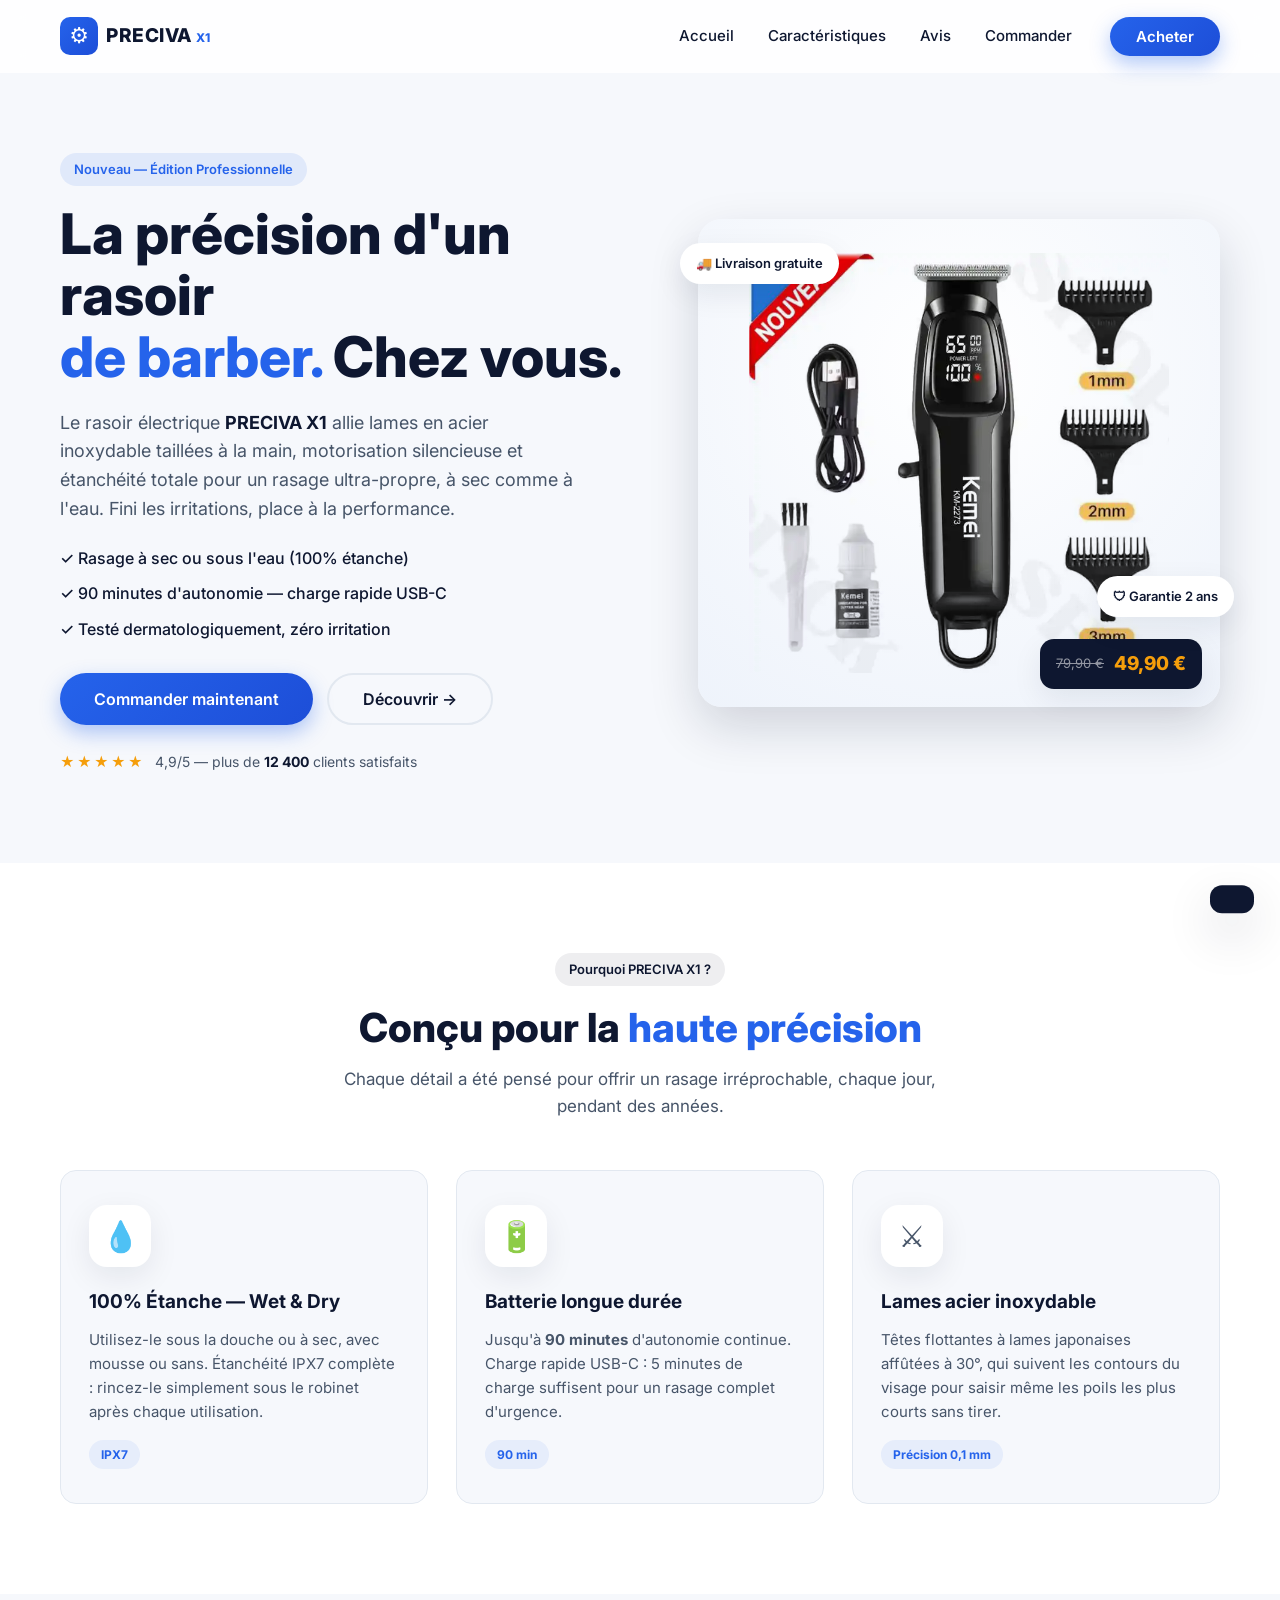
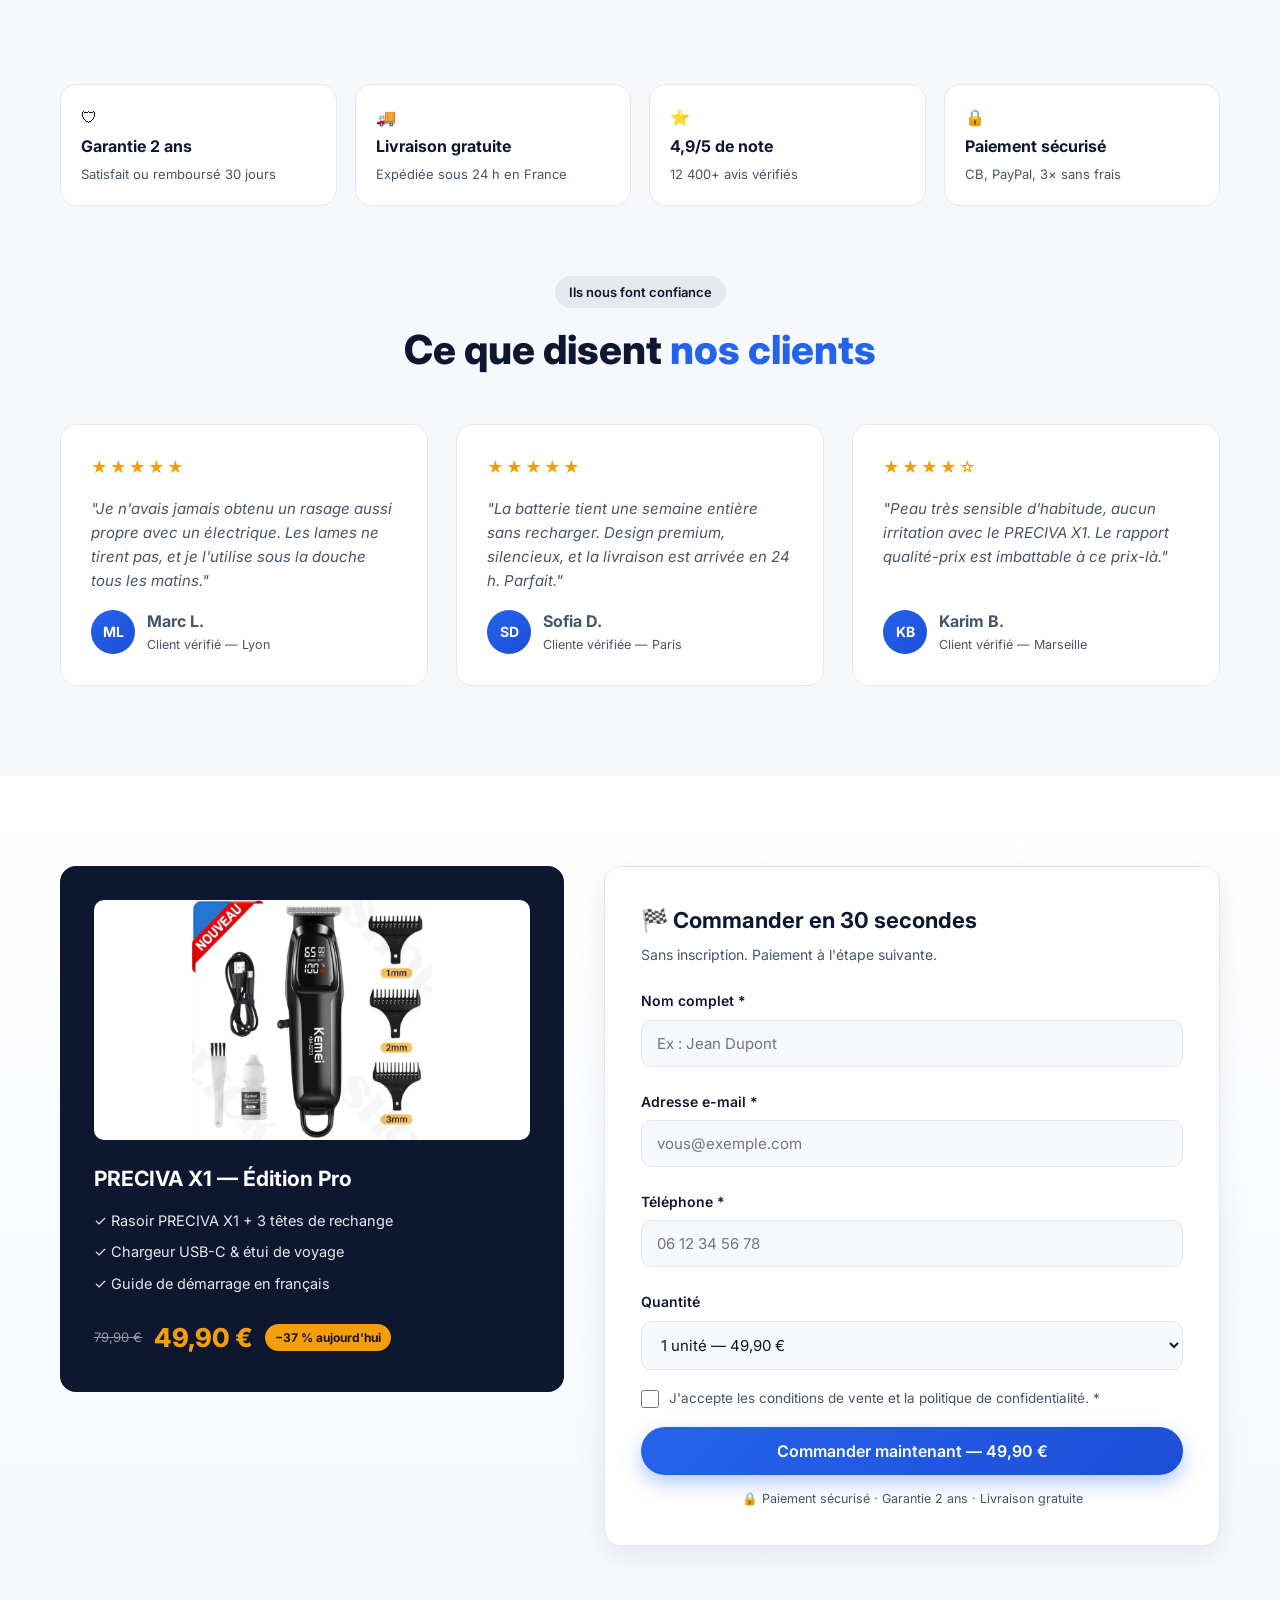
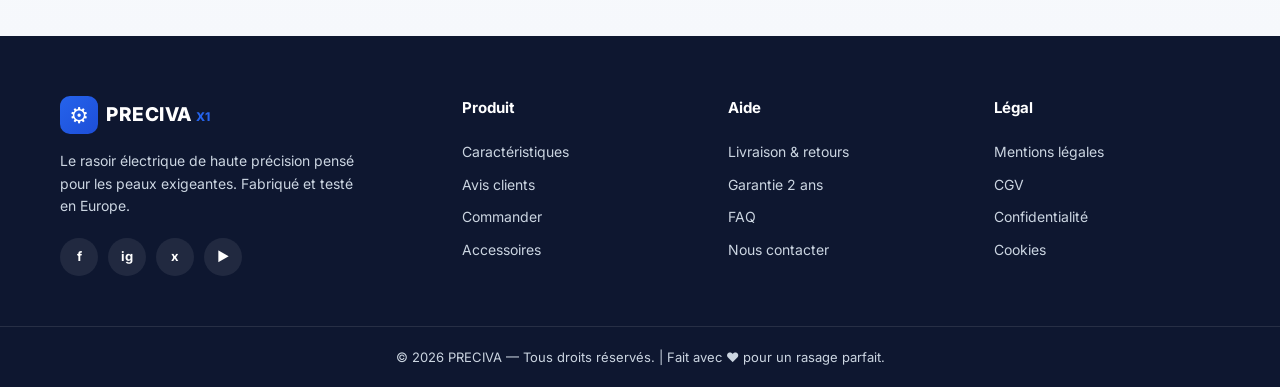
==== index.html @ 907f7344 "Add files via upload" ====
<!DOCTYPE html>
<!-- ============================================================
     LANDING PAGE — RASOIR ÉLECTRIQUE DE HAUTE PRÉCISION
     Fichier 1/3 : index.html (structure de la page)
     Langue : Français
     ------------------------------------------------------------
     La page est divisée en 6 sections majeures :
     1. En-tête (Navbar)
     2. Section principale (Hero)
     3. Caractéristiques (Features)
     4. Avis & Confiance (Testimonials / Badges)
     5. Formulaire de commande
     6. Pied de page (Footer)
     + une fenêtre modale (modal) gérée par script.js
============================================================ -->
<html lang="fr">
<head>
  <meta charset="UTF-8">
  <meta name="viewport" content="width=device-width, initial-scale=1.0">
  <meta name="description" content="PRECIVA X1 — Rasoir électrique de haute précision, 100% étanche, batterie longue durée et lames en acier inoxydable. Garantie 2 ans, livraison gratuite.">
  <title>PRECIVA X1 — Rasoir Électrique de Haute Précision</title>

  <!-- Feuille de style principale (fichier 2/3) -->
  <link rel="stylesheet" href="style.css">

  <!-- Police Google Fonts (Inter) : élégante et très lisible -->
  <link rel="preconnect" href="https://fonts.googleapis.com">
  <link rel="preconnect" href="https://fonts.gstatic.com" crossorigin>
  <link href="https://fonts.googleapis.com/css2?family=Inter:wght@400;500;600;700;800&display=swap" rel="stylesheet">
</head>

<body>

  <!-- ============================================================
       1. EN-TÊTE (NAVBAR)
       Logo + liens de navigation rapides + bouton CTA "Acheter"
       La barre devient "collante" (sticky) au défilement.
  ============================================================ -->
  <header class="navbar" id="navbar">
    <div class="container navbar__inner">

      <!-- Logo de la marque : icône + nom -->
      <a href="#accueil" class="logo">
        <span class="logo__icon">⚙</span>
        <span class="logo__text">PRECIVA<small>X1</small></span>
      </a>

      <!-- Liens de navigation (masqués en mobile, voir media queries) -->
      <nav class="nav" id="nav" aria-label="Navigation principale">
        <a href="#accueil" class="nav__link">Accueil</a>
        <a href="#caracteristiques" class="nav__link">Caractéristiques</a>
        <a href="#avis" class="nav__link">Avis</a>
        <a href="#commander" class="nav__link">Commander</a>
      </nav>

      <!-- Bouton d'appel à l'action (CTA) du haut -->
      <a href="#commander" class="btn btn--primary navbar__cta">Acheter</a>

      <!-- Bouton hamburger (visible uniquement sur mobile) -->
      <button class="hamburger" id="hamburger" aria-label="Ouvrir le menu" aria-expanded="false">
        <span></span><span></span><span></span>
      </button>
    </div>
  </header>


  <!-- ============================================================
       2. SECTION PRINCIPALE (HERO SECTION)
       Titre percutant + description marketing + image produit
       + bouton principal "Commander maintenant"
  ============================================================ -->
  <section class="hero" id="accueil">
    <div class="container hero__grid">

      <!-- Colonne de gauche : le contenu textuel -->
      <div class="hero__content">
        <span class="badge">Nouveau — Édition Professionnelle</span>

        <h1 class="hero__title">
          La précision d'un rasoir<br>
          <span class="highlight">de barber.</span> Chez vous.
        </h1>

        <p class="hero__desc">
          Le rasoir électrique <strong>PRECIVA X1</strong> allie lames en acier
          inoxydable taillées à la main, motorisation silencieuse et étanchéité
          totale pour un rasage ultra-propre, à sec comme à l'eau. Fini les
          irritations, place à la performance.
        </p>

        <!-- Points forts résumés (petite liste) -->
        <ul class="hero__points">
          <li>✓ Rasage à sec ou sous l'eau (100% étanche)</li>
          <li>✓ 90 minutes d'autonomie — charge rapide USB-C</li>
          <li>✓ Testé dermatologiquement, zéro irritation</li>
        </ul>

        <!-- Conteneur des boutons d'action -->
        <div class="hero__actions">
          <!-- Ce bouton ouvre la fenêtre modale (géré par script.js) -->
          <button class="btn btn--primary btn--lg" data-open-modal>
            Commander maintenant
          </button>
          <a href="#caracteristiques" class="btn btn--ghost btn--lg">
            Découvrir →
          </a>
        </div>

        <!-- Preuve sociale rapide : note moyenne -->
        <div class="hero__rating">
          <span class="stars">★★★★★</span>
          <span>4,9/5 — plus de <strong>12 400</strong> clients satisfaits</span>
        </div>
      </div>

      <!-- Colonne de droite : visuel du produit -->
      <div class="hero__visual">
        <div class="hero__card">
          <!-- Image du produit (fichier présent dans ce dossier) — cliquable -->
          <a href="https://www.marjanemall.ma/p/tondeuse-professionnel-tondeuse-a-cheveux-usb-charge-rapide-push-cisaillement-ecran-lcd-km-2273-aaasf22427#s"
             class="hero__link" target="_blank" rel="noopener noreferrer"
             aria-label="Voir le rasoir PRECIVA X1 sur Marjanemall">
            <img src="AAASF22427_img1.webp"
                 alt="Rasoir électrique PRECIVA X1 de haute précision"
                 class="hero__img" loading="eager">
          </a>
          <!-- Étiquette prix flottante -->
          <div class="price-tag">
            <span class="price-tag__old">79,90 €</span>
            <span class="price-tag__new">49,90 €</span>
          </div>
        </div>
        <!-- Pastille flottante "Livraison gratuite" -->
        <div class="float-badge float-badge--1">🚚 Livraison gratuite</div>
        <div class="float-badge float-badge--2">🛡 Garantie 2 ans</div>
      </div>

    </div>
  </section>


  <!-- ============================================================
       3. SECTION CARACTÉRISTIQUES (FEATURES)
       Grille de 3 cartes avec icônes : étanchéité, batterie, lames
       (CSS Grid pour la disposition responsive)
  ============================================================ -->
  <section class="features" id="caracteristiques">
    <div class="container">
      <div class="section-head">
        <span class="badge badge--dark">Pourquoi PRECIVA X1 ?</span>
        <h2 class="section-title">Conçu pour la <span class="highlight">haute précision</span></h2>
        <p class="section-sub">
          Chaque détail a été pensé pour offrir un rasage irréprochable,
          chaque jour, pendant des années.
        </p>
      </div>

      <!-- Grille de 3 cartes (devient 1 colonne sur mobile) -->
      <div class="features__grid">

        <!-- Carte 1 : 100% Étanche -->
        <article class="feature-card reveal">
          <div class="feature-card__icon">💧</div>
          <h3>100% Étanche — Wet &amp; Dry</h3>
          <p>
            Utilisez-le sous la douche ou à sec, avec mousse ou sans.
            Étanchéité IPX7 complète : rincez-le simplement sous le robinet
            après chaque utilisation.
          </p>
          <span class="feature-card__tag">IPX7</span>
        </article>

        <!-- Carte 2 : Batterie longue durée -->
        <article class="feature-card reveal">
          <div class="feature-card__icon">🔋</div>
          <h3>Batterie longue durée</h3>
          <p>
            Jusqu'à <strong>90 minutes</strong> d'autonomie continue.
            Charge rapide USB-C : 5 minutes de charge suffisent pour un
            rasage complet d'urgence.
          </p>
          <span class="feature-card__tag">90 min</span>
        </article>

        <!-- Carte 3 : Lames en acier inoxydable -->
        <article class="feature-card reveal">
          <div class="feature-card__icon">⚔️</div>
          <h3>Lames acier inoxydable</h3>
          <p>
            Têtes flottantes à lames japonaises affûtées à 30°, qui suivent
            les contours du visage pour saisir même les poils les plus courts
            sans tirer.
          </p>
          <span class="feature-card__tag">Précision 0,1 mm</span>
        </article>

      </div>
    </div>
  </section>


  <!-- ============================================================
       4. SECTION AVIS & CONFIANCE (Testimonials / Badges)
       Badges de garantie + 3 avis clients + statistiques
  ============================================================ -->
  <section class="trust" id="avis">
    <div class="container">

      <!-- Bandeau de badges / garanties -->
      <div class="badges-row">
        <div class="trust-badge">🛡 <strong>Garantie 2 ans</strong><span>Satisfait ou remboursé 30 jours</span></div>
        <div class="trust-badge">🚚 <strong>Livraison gratuite</strong><span>Expédiée sous 24 h en France</span></div>
        <div class="trust-badge">⭐ <strong>4,9/5 de note</strong><span>12 400+ avis vérifiés</span></div>
        <div class="trust-badge">🔒 <strong>Paiement sécurisé</strong><span>CB, PayPal, 3× sans frais</span></div>
      </div>

      <div class="section-head">
        <span class="badge badge--dark">Ils nous font confiance</span>
        <h2 class="section-title">Ce que disent <span class="highlight">nos clients</span></h2>
      </div>

      <!-- Grille de 3 témoignages -->
      <div class="testimonials__grid">

        <figure class="testimonial reveal">
          <div class="stars">★★★★★</div>
          <blockquote>
            "Je n'avais jamais obtenu un rasage aussi propre avec un électrique.
            Les lames ne tirent pas, et je l'utilise sous la douche tous les matins."
          </blockquote>
          <figcaption>
            <span class="avatar">ML</span>
            <div><strong>Marc L.</strong><small>Client vérifié — Lyon</small></div>
          </figcaption>
        </figure>

        <figure class="testimonial reveal">
          <div class="stars">★★★★★</div>
          <blockquote>
            "La batterie tient une semaine entière sans recharger. Design
            premium, silencieux, et la livraison est arrivée en 24 h. Parfait."
          </blockquote>
          <figcaption>
            <span class="avatar">SD</span>
            <div><strong>Sofia D.</strong><small>Cliente vérifiée — Paris</small></div>
          </figcaption>
        </figure>

        <figure class="testimonial reveal">
          <div class="stars">★★★★☆</div>
          <blockquote>
            "Peau très sensible d'habitude, aucun irritation avec le PRECIVA X1.
            Le rapport qualité-prix est imbattable à ce prix-là."
          </blockquote>
          <figcaption>
            <span class="avatar">KB</span>
            <div><strong>Karim B.</strong><small>Client vérifié — Marseille</small></div>
          </figcaption>
        </figure>

      </div>
    </div>
  </section>


  <!-- ============================================================
       5. FORMULAIRE DE COMMANDE (Achat rapide)
       Formulaire simple validé en JavaScript (script.js)
  ============================================================ -->
  <section class="order" id="commander">
    <div class="container order__grid">

      <!-- Récapitulatif du produit à commander -->
      <div class="order__summary">
        <img src="AAASF22427_img1.webp" alt="Rasoir PRECIVA X1" class="order__img">
        <h3>PRECIVA X1 — Édition Pro</h3>
        <ul>
          <li>✓ Rasoir PRECIVA X1 + 3 têtes de rechange</li>
          <li>✓ Chargeur USB-C &amp; étui de voyage</li>
          <li>✓ Guide de démarrage en français</li>
        </ul>
        <div class="order__price">
          <span class="price-tag__old">79,90 €</span>
          <span class="price-tag__new">49,90 €</span>
          <span class="order__save">−37 % aujourd'hui</span>
        </div>
      </div>

      <!-- Le formulaire lui-même -->
      <form class="order__form" id="orderForm" novalidate>
        <h3>🏁 Commander en 30 secondes</h3>
        <p class="order__form-sub">Sans inscription. Paiement à l'étape suivante.</p>

        <!-- Champ : nom complet -->
        <div class="field">
          <label for="nom">Nom complet *</label>
          <input type="text" id="nom" name="nom" placeholder="Ex : Jean Dupont" required>
          <small class="field__error"></small>
        </div>

        <!-- Champ : e-mail -->
        <div class="field">
          <label for="email">Adresse e-mail *</label>
          <input type="email" id="email" name="email" placeholder="vous@exemple.com" required>
          <small class="field__error"></small>
        </div>

        <!-- Champ : téléphone -->
        <div class="field">
          <label for="tel">Téléphone *</label>
          <input type="tel" id="tel" name="tel" placeholder="06 12 34 56 78" required>
          <small class="field__error"></small>
        </div>

        <!-- Champ : quantité -->
        <div class="field">
          <label for="qte">Quantité</label>
          <select id="qte" name="qte">
            <option value="1">1 unité — 49,90 €</option>
            <option value="2">2 unités — 89,80 € (−10 %)</option>
            <option value="3">3 unités — 119,70 € (−20 %)</option>
          </select>
        </div>

        <!-- Case à cocher : acceptation des conditions -->
        <div class="field field--check">
          <input type="checkbox" id="cgv" name="cgv" required>
          <label for="cgv">J'accepte les conditions de vente et la politique de confidentialité. *</label>
        </div>

        <!-- Bouton de soumission : ouvre aussi la modale de confirmation -->
        <button type="submit" class="btn btn--primary btn--lg btn--block">
          Commander maintenant — 49,90 €
        </button>

        <p class="order__reassure">🔒 Paiement sécurisé · Garantie 2 ans · Livraison gratuite</p>
      </form>

    </div>
  </section>


  <!-- ============================================================
       6. PIED DE PAGE (FOOTER)
       Copyright, liens utiles et réseaux sociaux
  ============================================================ -->
  <footer class="footer">
    <div class="container footer__grid">

      <!-- Colonne marque -->
      <div class="footer__brand">
        <a href="#accueil" class="logo">
          <span class="logo__icon">⚙</span>
          <span class="logo__text">PRECIVA<small>X1</small></span>
        </a>
        <p>Le rasoir électrique de haute précision pensé pour les peaux exigeantes. Fabriqué et testé en Europe.</p>
        <!-- Réseaux sociaux (icônes texte, aucun script externe) -->
        <div class="socials">
          <a href="#" aria-label="Facebook" class="social">f</a>
          <a href="#" aria-label="Instagram" class="social">ig</a>
          <a href="#" aria-label="X (Twitter)" class="social">x</a>
          <a href="#" aria-label="YouTube" class="social">▶</a>
        </div>
      </div>

      <!-- Colonne : liens utiles -->
      <div class="footer__col">
        <h4>Produit</h4>
        <a href="#caracteristiques">Caractéristiques</a>
        <a href="#avis">Avis clients</a>
        <a href="#commander">Commander</a>
        <a href="#">Accessoires</a>
      </div>

      <!-- Colonne : aide & support -->
      <div class="footer__col">
        <h4>Aide</h4>
        <a href="#">Livraison &amp; retours</a>
        <a href="#">Garantie 2 ans</a>
        <a href="#">FAQ</a>
        <a href="#">Nous contacter</a>
      </div>

      <!-- Colonne : légal -->
      <div class="footer__col">
        <h4>Légal</h4>
        <a href="#">Mentions légales</a>
        <a href="#">CGV</a>
        <a href="#">Confidentialité</a>
        <a href="#">Cookies</a>
      </div>

    </div>

    <!-- Barre de copyright -->
    <div class="footer__bottom">
      <div class="container">
        <p>© <span id="year">2026</span> PRECIVA — Tous droits réservés. | Fait avec ❤ pour un rasage parfait.</p>
      </div>
    </div>
  </footer>


  <!-- ============================================================
       FENÊTRE MODALE (MODAL)
       Cachée par défaut (display:none dans style.css).
       Ouverte par les boutons "Commander" via script.js.
  ============================================================ -->
  <div class="modal" id="modal" role="dialog" aria-modal="true" aria-labelledby="modalTitle">
    <div class="modal__overlay" data-close-modal></div>
    <div class="modal__box">
      <button class="modal__close" data-close-modal aria-label="Fermer">✕</button>
      <div class="modal__icon">✅</div>
      <h3 id="modalTitle">Votre commande est presque enregistrée !</h3>
      <p id="modalText">
        Merci ! Votre commande de <strong>PRECIVA X1</strong> a bien été
        prise en compte. Vous recevrez un e-mail de confirmation avec le
        lien de paiement sécurisé.
      </p>
      <button class="btn btn--primary btn--block" data-close-modal>Parfait, merci !</button>
    </div>
  </div>

  <!-- Notification toast (message qui apparaît en bas à droite) -->
  <div class="toast" id="toast"></div>

  <!-- Fichier 3/3 : la logique JavaScript -->
  <script src="script.js"></script>
</body>
</html>
---- style.css ----
/* =============================================================
   LANDING PAGE — RASOIR ÉLECTRIQUE DE HAUTE PRÉCISION
   Fichier 2/3 : style.css (apparence de la page)
   -------------------------------------------------------------
   Sommaire :
   1.  Variables globales (couleurs, tailles)
   2.  Réinitialisation & styles de base
   3.  Utilitaires (container, boutons, badges)
   4.  Navbar (en-tête)
   5.  Hero (section principale)
   6.  Features (caractéristiques)
   7.  Trust (avis & badges de confiance)
   8.  Order (formulaire de commande)
   9.  Footer (pied de page)
   10. Modale & notification toast
   11. Effets d'apparition au défilement (reveal)
   12. Design adaptatif (media queries mobile / tablette)
============================================================= */


/* -------------------------------------------------------------
   1. VARIABLES GLOBALES
   On centralise les couleurs et tailles ici pour tout modifier
   facilement (une seule ligne à changer !).
------------------------------------------------------------- */
:root {
  /* Palette de couleurs */
  --clr-bg:        #f6f8fc;   /* Fond général clair */
  --clr-surface:   #ffffff;   /* Cartes / surfaces blanches */
  --clr-dark:      #0e1730;   /* Bleu nuit (texte principal) */
  --clr-primary:   #2563eb;   /* Bleu électrique (boutons) */
  --clr-primary-d: #1d4ed8;  /* Bleu plus foncé (hover) */
  --clr-accent:    #f59e0b;   /* Ambre (prix, étoiles) */
  --clr-text:      #475569;   /* Texte secondaire */
  --clr-light:     #e2e8f0;   /* Bordures claires */
  --clr-success:   #16a34a;   /* Vert (confirmations) */

  /* Typographie */
  --font: 'Inter', system-ui, -apple-system, sans-serif;

  /* Espacements & rayons */
  --radius: 16px;
  --radius-sm: 10px;
  --shadow: 0 10px 30px rgba(14, 23, 48, .08);
  --shadow-lg: 0 20px 50px rgba(14, 23, 48, .16);
  --nav-h: 72px;             /* Hauteur de la barre de navigation */
}


/* -------------------------------------------------------------
   2. RÉINITIALISATION & BASE
------------------------------------------------------------- */
*, *::before, *::after { box-sizing: border-box; margin: 0; padding: 0; }

html { scroll-behavior: smooth; }  /* Défilement doux vers les ancres */

body {
  font-family: var(--font);
  color: var(--clr-text);
  background: var(--clr-bg);
  line-height: 1.6;
  -webkit-font-smoothing: antialiased;
}

img { max-width: 100%; display: block; }
a   { text-decoration: none; color: inherit; }
ul  { list-style: none; }

/* Conteneur central : limite la largeur et ajoute des marges */
.container {
  width: min(1160px, 92%);   /* 92% sur petit écran, 1160px max */
  margin-inline: auto;
}


/* -------------------------------------------------------------
   3. UTILITAIRES (boutons, badges, titres de section)
------------------------------------------------------------- */

/* --- Boutons --- */
.btn {
  display: inline-block;
  padding: 12px 26px;
  border: none;
  border-radius: 999px;
  font: 600 15px/1 var(--font);
  cursor: pointer;
  transition: transform .2s ease, box-shadow .2s ease, background .2s ease;
  text-align: center;
}
.btn--primary {
  background: linear-gradient(135deg, var(--clr-primary), var(--clr-primary-d));
  color: #fff;
  box-shadow: 0 8px 20px rgba(37, 99, 235, .35);
}
.btn--primary:hover {
  transform: translateY(-3px);           /* Légère élévation au survol */
  box-shadow: 0 14px 28px rgba(37, 99, 235, .45);
}
.btn--ghost {
  background: transparent;
  color: var(--clr-dark);
  border: 2px solid var(--clr-light);
}
.btn--ghost:hover { border-color: var(--clr-primary); color: var(--clr-primary); }
.btn--lg     { padding: 16px 34px; font-size: 16px; }
.btn--block  { width: 100%; }
.btn:active { transform: translateY(0); }  /* Effet "pressé" */

/* --- Petites étiquettes (badges) --- */
.badge {
  display: inline-block;
  padding: 6px 14px;
  border-radius: 999px;
  background: rgba(37, 99, 235, .1);
  color: var(--clr-primary);
  font-size: 13px;
  font-weight: 600;
  margin-bottom: 18px;
}
.badge--dark { background: rgba(14, 23, 48, .07); color: var(--clr-dark); }

/* --- Titres de section --- */
.section-head { text-align: center; max-width: 640px; margin: 0 auto 50px; }
.section-title { font-size: clamp(28px, 4vw, 40px); color: var(--clr-dark); font-weight: 800; line-height: 1.2; }
.section-sub   { margin-top: 14px; font-size: 17px; }
.highlight { color: var(--clr-primary); }   /* Mot surligné en bleu */

/* --- Étoiles de notation --- */
.stars { color: var(--clr-accent); letter-spacing: 2px; }


/* -------------------------------------------------------------
   4. NAVBAR (en-tête collant)
------------------------------------------------------------- */
.navbar {
  position: sticky;          /* Reste visible en haut au défilement */
  top: 0; z-index: 100;
  background: rgba(255, 255, 255, .85);
  backdrop-filter: blur(12px);           /* Effet "verre dépoli" */
  border-bottom: 1px solid transparent;
  transition: box-shadow .3s ease, border-color .3s ease;
}
/* Ombre ajoutée par JS quand on scrolle (classe .scrolled) */
.navbar.scrolled { box-shadow: var(--shadow); border-color: var(--clr-light); }

.navbar__inner {
  height: var(--nav-h);
  display: flex;             /* Logo | Liens | CTA sur une ligne */
  align-items: center;
  gap: 24px;
}

/* --- Logo --- */
.logo { display: flex; align-items: center; gap: 8px; margin-right: auto; }
.logo__icon {
  font-size: 22px;
  width: 38px; height: 38px;
  display: grid; place-items: center;
  background: linear-gradient(135deg, var(--clr-primary), var(--clr-primary-d));
  color: #fff; border-radius: 10px;
}
.logo__text { font-weight: 800; font-size: 19px; color: var(--clr-dark); letter-spacing: .5px; }
.logo__text small { color: var(--clr-primary); font-size: 12px; margin-left: 4px; }

/* --- Liens de navigation --- */
.nav { display: flex; gap: 6px; }
.nav__link {
  padding: 8px 14px; border-radius: 8px;
  font-weight: 500; font-size: 15px; color: var(--clr-dark);
  transition: background .2s, color .2s;
}
.nav__link:hover { background: rgba(37, 99, 235, .08); color: var(--clr-primary); }

/* --- Menu hamburger (masqué sur desktop) --- */
.hamburger {
  display: none;
  flex-direction: column; gap: 5px;
  background: none; border: none; cursor: pointer; padding: 8px;
}
.hamburger span { width: 24px; height: 2.5px; background: var(--clr-dark); border-radius: 2px; transition: .3s; }


/* -------------------------------------------------------------
   5. HERO (section principale)
------------------------------------------------------------- */
.hero { padding: 80px 0 90px; overflow: hidden; }

.hero__grid {
  display: grid;
  grid-template-columns: 1.05fr .95fr;   /* Texte | Image */
  gap: 60px;
  align-items: center;
}

.hero__title {
  font-size: clamp(34px, 5vw, 56px);
  color: var(--clr-dark);
  font-weight: 800;
  line-height: 1.1;
  margin-bottom: 20px;
}
.hero__desc { font-size: 18px; max-width: 520px; }
.hero__desc strong { color: var(--clr-dark); }

/* Liste des points forts */
.hero__points { margin: 22px 0 30px; display: grid; gap: 10px; }
.hero__points li { font-weight: 500; color: var(--clr-dark); }

/* Boutons d'action côte à côte */
.hero__actions { display: flex; gap: 14px; flex-wrap: wrap; }

/* Preuve sociale */
.hero__rating { margin-top: 26px; display: flex; align-items: center; gap: 10px; font-size: 14px; }
.hero__rating strong { color: var(--clr-dark); }

/* --- Visuel du produit --- */
.hero__visual { position: relative; }

/* Carte blanche derrière l'image */
.hero__card {
  position: relative;
  background: radial-gradient(circle at 50% 30%, #ffffff, #eef3fb);
  border-radius: 24px;
  padding: 34px;
  box-shadow: var(--shadow-lg);
  animation: float 5s ease-in-out infinite;   /* Flottement doux */
}
.hero__img {
  width: 100%;
  max-height: 420px;
  object-fit: contain;      /* L'image ne déforme jamais */
  mix-blend-mode: multiply; /* Fond blanc fondu proprement si besoin */
}
/* Lien autour de l'image produit (hero) */
.hero__link {
  display: block;
  cursor: pointer;
  transition: transform .3s ease, filter .3s ease;
}
.hero__link:hover {
  transform: scale(1.02);
  filter: brightness(1.03);
}

/* Étiquette de prix flottante */
.price-tag {
  position: absolute; bottom: 18px; right: 18px;
  background: var(--clr-dark); color: #fff;
  padding: 10px 16px; border-radius: 14px;
  display: flex; align-items: center; gap: 10px;
  box-shadow: var(--shadow);
}
.price-tag__old { text-decoration: line-through; opacity: .55; font-size: 13px; }
.price-tag__new { font-weight: 800; font-size: 19px; color: var(--clr-accent); }

/* Pastilles flottantes (livraison, garantie) */
.float-badge {
  position: absolute;
  background: #fff; border-radius: 999px;
  padding: 10px 16px; font-size: 13px; font-weight: 600; color: var(--clr-dark);
  box-shadow: var(--shadow);
}
.float-badge--1 { top: 24px; left: -18px; animation: float 4s ease-in-out infinite; }
.float-badge--2 { bottom: 90px; right: -14px; animation: float 6s ease-in-out .5s infinite; }

/* Animation de flottement */
@keyframes float {
  0%, 100% { transform: translateY(0); }
  50%      { transform: translateY(-12px); }
}


/* -------------------------------------------------------------
   6. FEATURES (caractéristiques)
------------------------------------------------------------- */
.features { padding: 90px 0; background: var(--clr-surface); }

.features__grid {
  display: grid;
  grid-template-columns: repeat(3, 1fr);  /* 3 colonnes égales */
  gap: 28px;
}

/* Carte caractéristique */
.feature-card {
  position: relative;
  background: var(--clr-bg);
  border: 1px solid var(--clr-light);
  border-radius: var(--radius);
  padding: 34px 28px;
  transition: transform .3s ease, box-shadow .3s ease, border-color .3s ease;
}
/* Effet au survol : élévation + bordure bleue */
.feature-card:hover {
  transform: translateY(-8px);
  box-shadow: var(--shadow-lg);
  border-color: rgba(37, 99, 235, .4);
}
.feature-card__icon {
  font-size: 30px;
  width: 62px; height: 62px;
  display: grid; place-items: center;
  background: #fff; border-radius: 18px;
  box-shadow: var(--shadow);
  margin-bottom: 20px;
  transition: transform .3s ease;
}
.feature-card:hover .feature-card__icon { transform: scale(1.12) rotate(-6deg); }
.feature-card h3 { color: var(--clr-dark); font-size: 19px; margin-bottom: 10px; }
.feature-card p  { font-size: 15px; }
.feature-card__tag {
  display: inline-block; margin-top: 16px;
  font-size: 12px; font-weight: 700;
  color: var(--clr-primary);
  background: rgba(37, 99, 235, .08);
  padding: 5px 12px; border-radius: 999px;
}


/* -------------------------------------------------------------
   7. TRUST (avis & badges de confiance)
------------------------------------------------------------- */
.trust { padding: 90px 0; }

/* Bandeau de badges garanties */
.badges-row {
  display: grid;
  grid-template-columns: repeat(4, 1fr);
  gap: 18px;
  margin-bottom: 70px;
}
.trust-badge {
  background: var(--clr-surface);
  border: 1px solid var(--clr-light);
  border-radius: var(--radius);
  padding: 20px;
  display: flex; flex-direction: column; gap: 4px;
  font-size: 16px; color: var(--clr-dark);
  transition: transform .25s ease, box-shadow .25s ease;
}
.trust-badge:hover { transform: translateY(-5px); box-shadow: var(--shadow); }
.trust-badge span { font-size: 13px; color: var(--clr-text); font-weight: 400; }

/* Grille de témoignages */
.testimonials__grid {
  display: grid;
  grid-template-columns: repeat(3, 1fr);
  gap: 28px;
}
.testimonial {
  background: var(--clr-surface);
  border: 1px solid var(--clr-light);
  border-radius: var(--radius);
  padding: 30px;
  display: flex; flex-direction: column; gap: 16px;
  transition: transform .3s ease, box-shadow .3s ease;
}
.testimonial:hover { transform: translateY(-6px); box-shadow: var(--shadow-lg); }
.testimonial blockquote { font-size: 15px; font-style: italic; }
.testimonial figcaption { display: flex; align-items: center; gap: 12px; margin-top: auto; }
.testimonial small { display: block; color: var(--clr-text); font-size: 12.5px; }
.avatar {
  width: 44px; height: 44px; border-radius: 50%;
  display: grid; place-items: center;
  background: linear-gradient(135deg, var(--clr-primary), var(--clr-primary-d));
  color: #fff; font-weight: 700; font-size: 14px;
}


/* -------------------------------------------------------------
   8. ORDER (formulaire de commande)
------------------------------------------------------------- */
.order {
  padding: 90px 0;
  background: linear-gradient(180deg, var(--clr-surface), var(--clr-bg));
}
.order__grid {
  display: grid;
  grid-template-columns: .9fr 1.1fr;   /* Résumé produit | Formulaire */
  gap: 40px;
  align-items: start;
}

/* Récapitulatif produit */
.order__summary {
  background: var(--clr-dark);
  color: #fff;
  border-radius: var(--radius);
  padding: 34px;
  position: sticky;            /* Suit le défilement sur desktop */
  top: calc(var(--nav-h) + 20px);
}
.order__img {
  width: 100%; height: 240px;
  object-fit: contain;
  background: #fff;
  border-radius: var(--radius-sm);
  margin-bottom: 22px;
}
.order__summary h3 { font-size: 21px; margin-bottom: 14px; }
.order__summary ul { display: grid; gap: 8px; font-size: 14.5px; opacity: .9; }
.order__price { margin-top: 22px; display: flex; align-items: center; gap: 12px; }
.order__price .price-tag__new { font-size: 26px; }
.order__save {
  background: var(--clr-accent); color: #1f1300;
  font-size: 12px; font-weight: 700;
  padding: 4px 10px; border-radius: 999px;
}

/* Le formulaire */
.order__form {
  background: var(--clr-surface);
  border: 1px solid var(--clr-light);
  border-radius: var(--radius);
  padding: 36px;
  box-shadow: var(--shadow);
}
.order__form h3 { color: var(--clr-dark); font-size: 22px; }
.order__form-sub { font-size: 14px; margin: 6px 0 24px; }

/* Champs de formulaire */
.field { margin-bottom: 18px; }
.field label { display: block; font-weight: 600; font-size: 14px; color: var(--clr-dark); margin-bottom: 7px; }
.field input:not([type="checkbox"]),
.field select {
  width: 100%;
  padding: 13px 15px;
  border: 1.5px solid var(--clr-light);
  border-radius: var(--radius-sm);
  font: 400 15px var(--font);
  color: var(--clr-dark);
  background: var(--clr-bg);
  transition: border-color .2s, box-shadow .2s;
}
.field input:focus, .field select:focus {
  outline: none;
  border-color: var(--clr-primary);
  box-shadow: 0 0 0 4px rgba(37, 99, 235, .12);
}
/* État d'erreur (classe ajoutée par script.js) */
.field.invalid input { border-color: #dc2626; }
.field__error { display: block; color: #dc2626; font-size: 12.5px; margin-top: 5px; min-height: 1px; }

/* Case à cocher */
.field--check { display: flex; align-items: flex-start; gap: 10px; }
.field--check input { width: 18px; height: 18px; margin-top: 2px; accent-color: var(--clr-primary); }
.field--check label { font-weight: 400; font-size: 13.5px; color: var(--clr-text); margin: 0; }

.order__reassure { text-align: center; font-size: 12.5px; margin-top: 14px; }


/* -------------------------------------------------------------
   9. FOOTER (pied de page)
------------------------------------------------------------- */
.footer { background: var(--clr-dark); color: #cbd5e1; padding-top: 60px; }
.footer__grid {
  display: grid;
  grid-template-columns: 1.6fr 1fr 1fr 1fr;   /* Marque + 3 colonnes */
  gap: 40px;
  padding-bottom: 50px;
}
.footer .logo__text { color: #fff; }
.footer__brand p { font-size: 14px; margin: 16px 0 20px; max-width: 300px; }
.footer__col h4 { color: #fff; font-size: 15px; margin-bottom: 16px; }
.footer__col a { display: block; font-size: 14px; padding: 5px 0; transition: color .2s; }
.footer__col a:hover { color: #fff; }

/* Réseaux sociaux */
.socials { display: flex; gap: 10px; }
.social {
  width: 38px; height: 38px; border-radius: 50%;
  display: grid; place-items: center;
  background: rgba(255, 255, 255, .08);
  color: #fff; font-size: 13px; font-weight: 700;
  transition: background .2s, transform .2s;
}
.social:hover { background: var(--clr-primary); transform: translateY(-3px); }

/* Barre copyright */
.footer__bottom { border-top: 1px solid rgba(255, 255, 255, .1); padding: 20px 0; }
.footer__bottom p { font-size: 13px; text-align: center; }


/* -------------------------------------------------------------
   10. MODALE & NOTIFICATION TOAST
------------------------------------------------------------- */
.modal {
  position: fixed; inset: 0;
  display: none;              /* Cachée par défaut */
  place-items: center;
  z-index: 200;
}
.modal.open { display: grid; }   /* Affichée quand JS ajoute .open */

/* Voile semi-transparent derrière la modale */
.modal__overlay { position: absolute; inset: 0; background: rgba(14, 23, 48, .55); backdrop-filter: blur(3px); }

/* Boîte de la modale */
.modal__box {
  position: relative;
  background: #fff;
  width: min(430px, 90%);
  border-radius: 20px;
  padding: 40px 34px 34px;
  text-align: center;
  box-shadow: var(--shadow-lg);
  animation: popIn .3s cubic-bezier(.2, .9, .3, 1.2);
}
@keyframes popIn {
  from { transform: scale(.85); opacity: 0; }
  to   { transform: scale(1);   opacity: 1; }
}
.modal__icon { font-size: 46px; margin-bottom: 12px; }
.modal__box h3 { color: var(--clr-dark); font-size: 20px; margin-bottom: 10px; }
.modal__box p  { font-size: 14.5px; margin-bottom: 24px; }
.modal__close {
  position: absolute; top: 14px; right: 14px;
  width: 34px; height: 34px; border-radius: 50%;
  border: none; background: var(--clr-bg); color: var(--clr-dark);
  font-size: 15px; cursor: pointer;
  transition: background .2s, transform .2s;
}
.modal__close:hover { background: var(--clr-light); transform: rotate(90deg); }

/* Notification toast (message éphémère) */
.toast {
  position: fixed; bottom: 26px; right: 26px;
  background: var(--clr-dark); color: #fff;
  padding: 14px 22px; border-radius: 12px;
  font-size: 14.5px; font-weight: 500;
  box-shadow: var(--shadow-lg);
  transform: translateY(140%);          /* Cachée hors écran */
  transition: transform .4s cubic-bezier(.2, .9, .3, 1.1);
  z-index: 300;
  max-width: min(340px, 85vw);
}
.toast.show { transform: translateY(0); }  /* Visible */
.toast.success { background: var(--clr-success); }
.toast.error   { background: #dc2626; }


/* -------------------------------------------------------------
   11. EFFETS D'APPARITION AU DÉFILEMENT (reveal)
   Les blocs .reveal démarrent transparent ; script.js ajoute
   .visible quand ils entrent dans le champ du navigateur.
------------------------------------------------------------- */
.reveal { opacity: 0; transform: translateY(28px); transition: opacity .6s ease, transform .6s ease; }
.reveal.visible { opacity: 1; transform: translateY(0); }


/* -------------------------------------------------------------
   12. DESIGN ADAPTATIF (RESPONSIVE)
------------------------------------------------------------- */

/* --- Tablette (écrans ≤ 992px) --- */
@media (max-width: 992px) {
  .hero__grid          { grid-template-columns: 1fr; gap: 45px; text-align: center; }
  .hero__desc          { margin-inline: auto; }
  .hero__points        { display: inline-grid; text-align: left; }
  .hero__actions       { justify-content: center; }
  .hero__rating        { justify-content: center; }
  .float-badge--1      { left: 0; }
  .float-badge--2      { right: 0; }

  .features__grid      { grid-template-columns: repeat(2, 1fr); }
  .badges-row          { grid-template-columns: repeat(2, 1fr); }
  .testimonials__grid  { grid-template-columns: 1fr; }
  .order__grid         { grid-template-columns: 1fr; }
  .order__summary      { position: static; }   /* Plus de sticky */

  .footer__grid        { grid-template-columns: 1fr 1fr; }
}

/* --- Mobile (écrans ≤ 640px) --- */
@media (max-width: 640px) {
  /* Menu hamburger visible, liens masqués en panel déroulant */
  .hamburger { display: flex; }
  .nav {
    position: absolute; top: var(--nav-h); left: 0; right: 0;
    background: #fff;
    flex-direction: column; gap: 0;
    padding: 10px 5%;
    border-bottom: 1px solid var(--clr-light);
    box-shadow: var(--shadow);
    display: none;                     /* Replié par défaut */
  }
  .nav.open { display: flex; }         /* Déplié par JS */
  .nav__link { padding: 12px 10px; }
  .navbar__cta { display: none; }      /* CTA masqué sur mobile (dans le menu) */

  /* Ajout du CTA dans le menu mobile via ::after n'est pas possible :
     on garde donc le bouton hamburger simple et les liens suffisent. */

  .features__grid { grid-template-columns: 1fr; }
  .badges-row      { grid-template-columns: 1fr; }
  .footer__grid    { grid-template-columns: 1fr; gap: 30px; }
  .hero            { padding: 50px 0 60px; }
  .features, .trust, .order { padding: 60px 0; }
  .order__form     { padding: 26px 20px; }
  .order__summary  { padding: 24px 20px; }
}
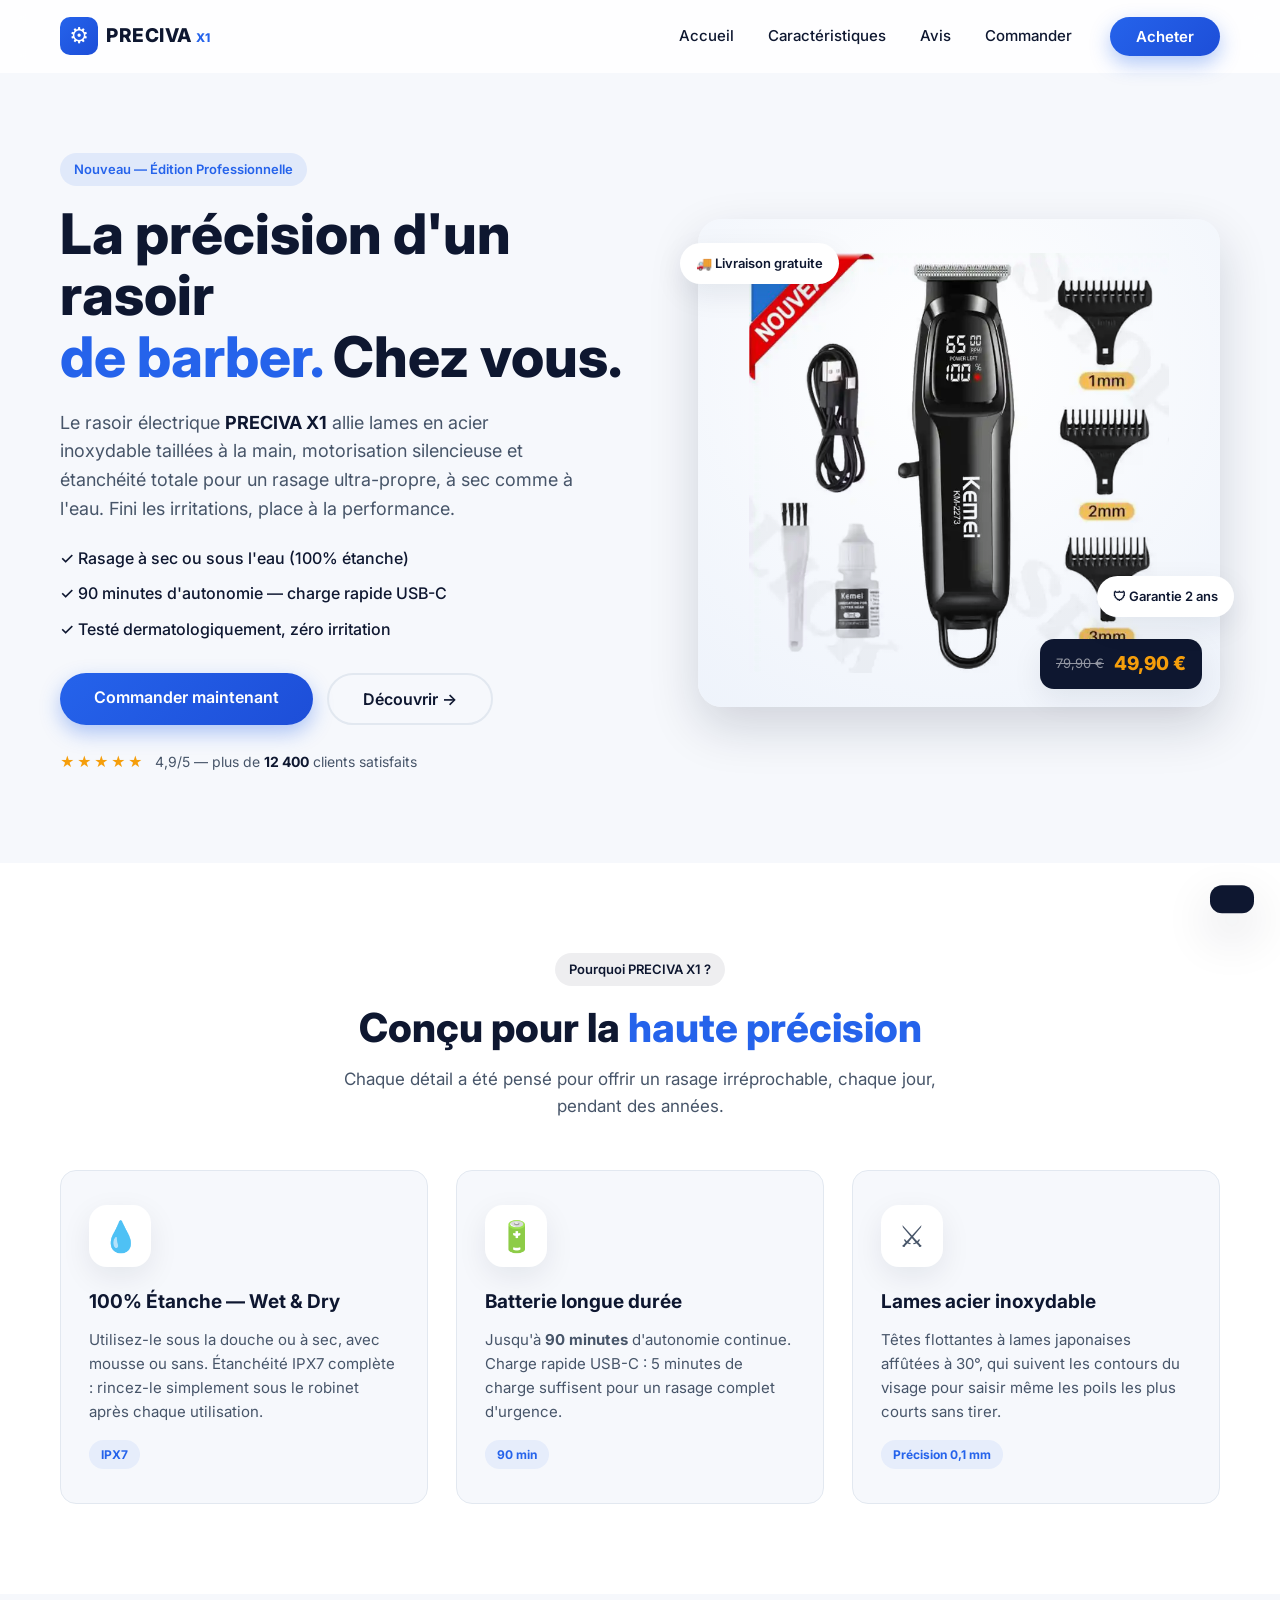
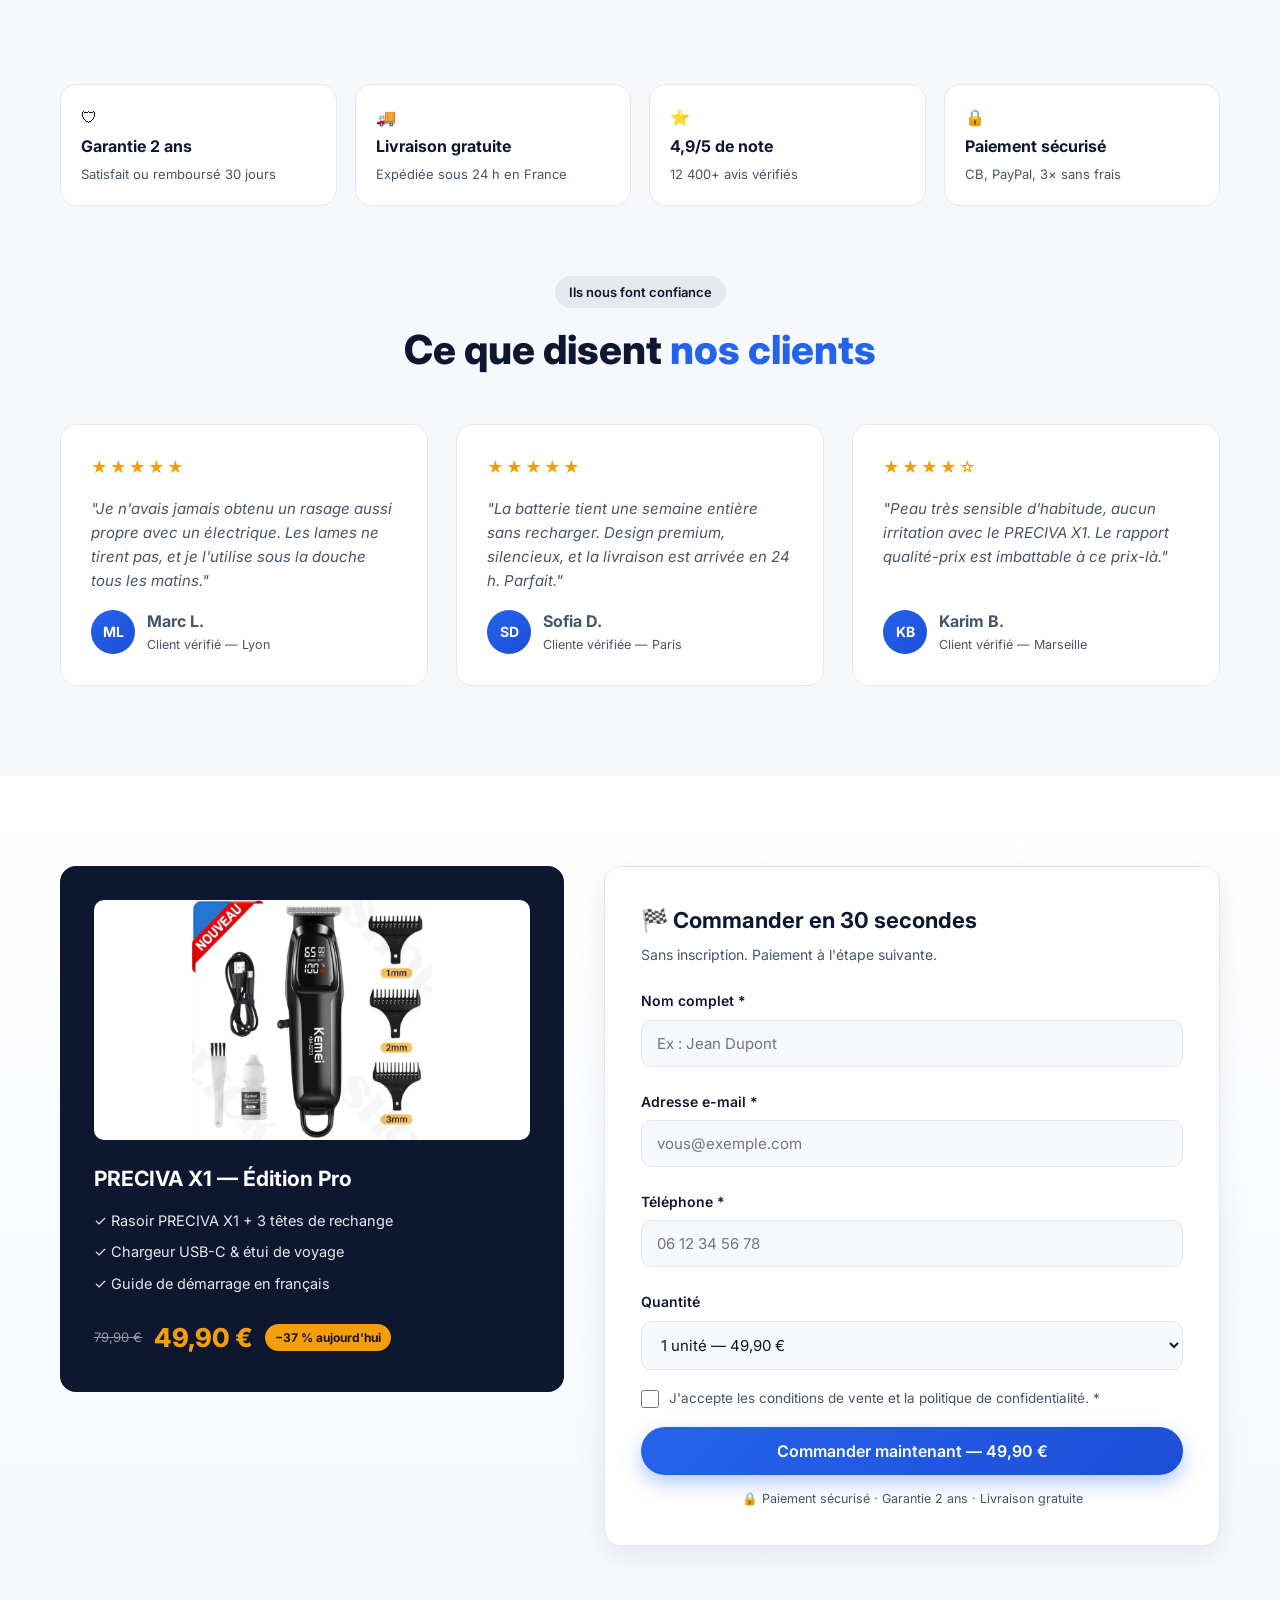
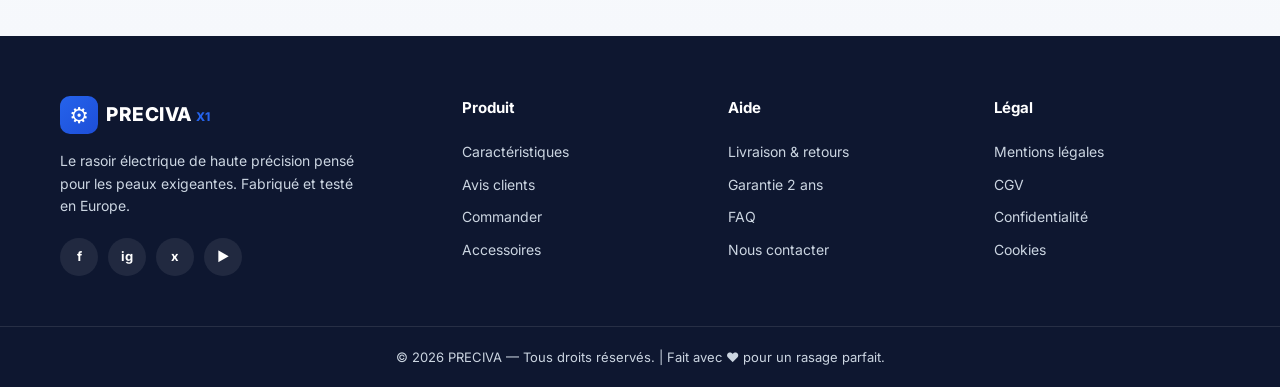
==== commit d710aff6: "Fix order form: send real orders via WhatsApp The form previously only showed a fake confirmation mo" ====
--- a/index.html
+++ b/index.html
@@ -97,10 +97,10 @@
 
         <!-- Conteneur des boutons d'action -->
         <div class="hero__actions">
-          <!-- Ce bouton ouvre la fenêtre modale (géré par script.js) -->
-          <button class="btn btn--primary btn--lg" data-open-modal>
+          <!-- Ce bouton fait défiler jusqu'au formulaire de commande -->
+          <a href="#commander" class="btn btn--primary btn--lg">
             Commander maintenant
-          </button>
+          </a>
           <a href="#caracteristiques" class="btn btn--ghost btn--lg">
             Découvrir →
           </a>
@@ -411,13 +411,13 @@
     <div class="modal__box">
       <button class="modal__close" data-close-modal aria-label="Fermer">✕</button>
       <div class="modal__icon">✅</div>
-      <h3 id="modalTitle">Votre commande est presque enregistrée !</h3>
+      <h3 id="modalTitle">Dernière étape</h3>
       <p id="modalText">
-        Merci ! Votre commande de <strong>PRECIVA X1</strong> a bien été
-        prise en compte. Vous recevrez un e-mail de confirmation avec le
-        lien de paiement sécurisé.
+        Votre commande est prête. Envoyez le message WhatsApp pré-rempli
+        pour la confirmer, et nous vous répondons pour la livraison.
       </p>
-      <button class="btn btn--primary btn--block" data-close-modal>Parfait, merci !</button>
+      <div id="modalExtra"></div>
+      <button class="btn btn--primary btn--block" data-close-modal>Fermer</button>
     </div>
   </div>
 
--- a/style.css
+++ b/style.css
@@ -514,6 +514,8 @@
 .modal__icon { font-size: 46px; margin-bottom: 12px; }
 .modal__box h3 { color: var(--clr-dark); font-size: 20px; margin-bottom: 10px; }
 .modal__box p  { font-size: 14.5px; margin-bottom: 24px; }
+/* Lien de secours WhatsApp (affiché seulement si la pop-up est bloquée) */
+#modalExtra:not(:empty) { margin-bottom: 24px; }
 .modal__close {
   position: absolute; top: 14px; right: 14px;
   width: 34px; height: 34px; border-radius: 50%;
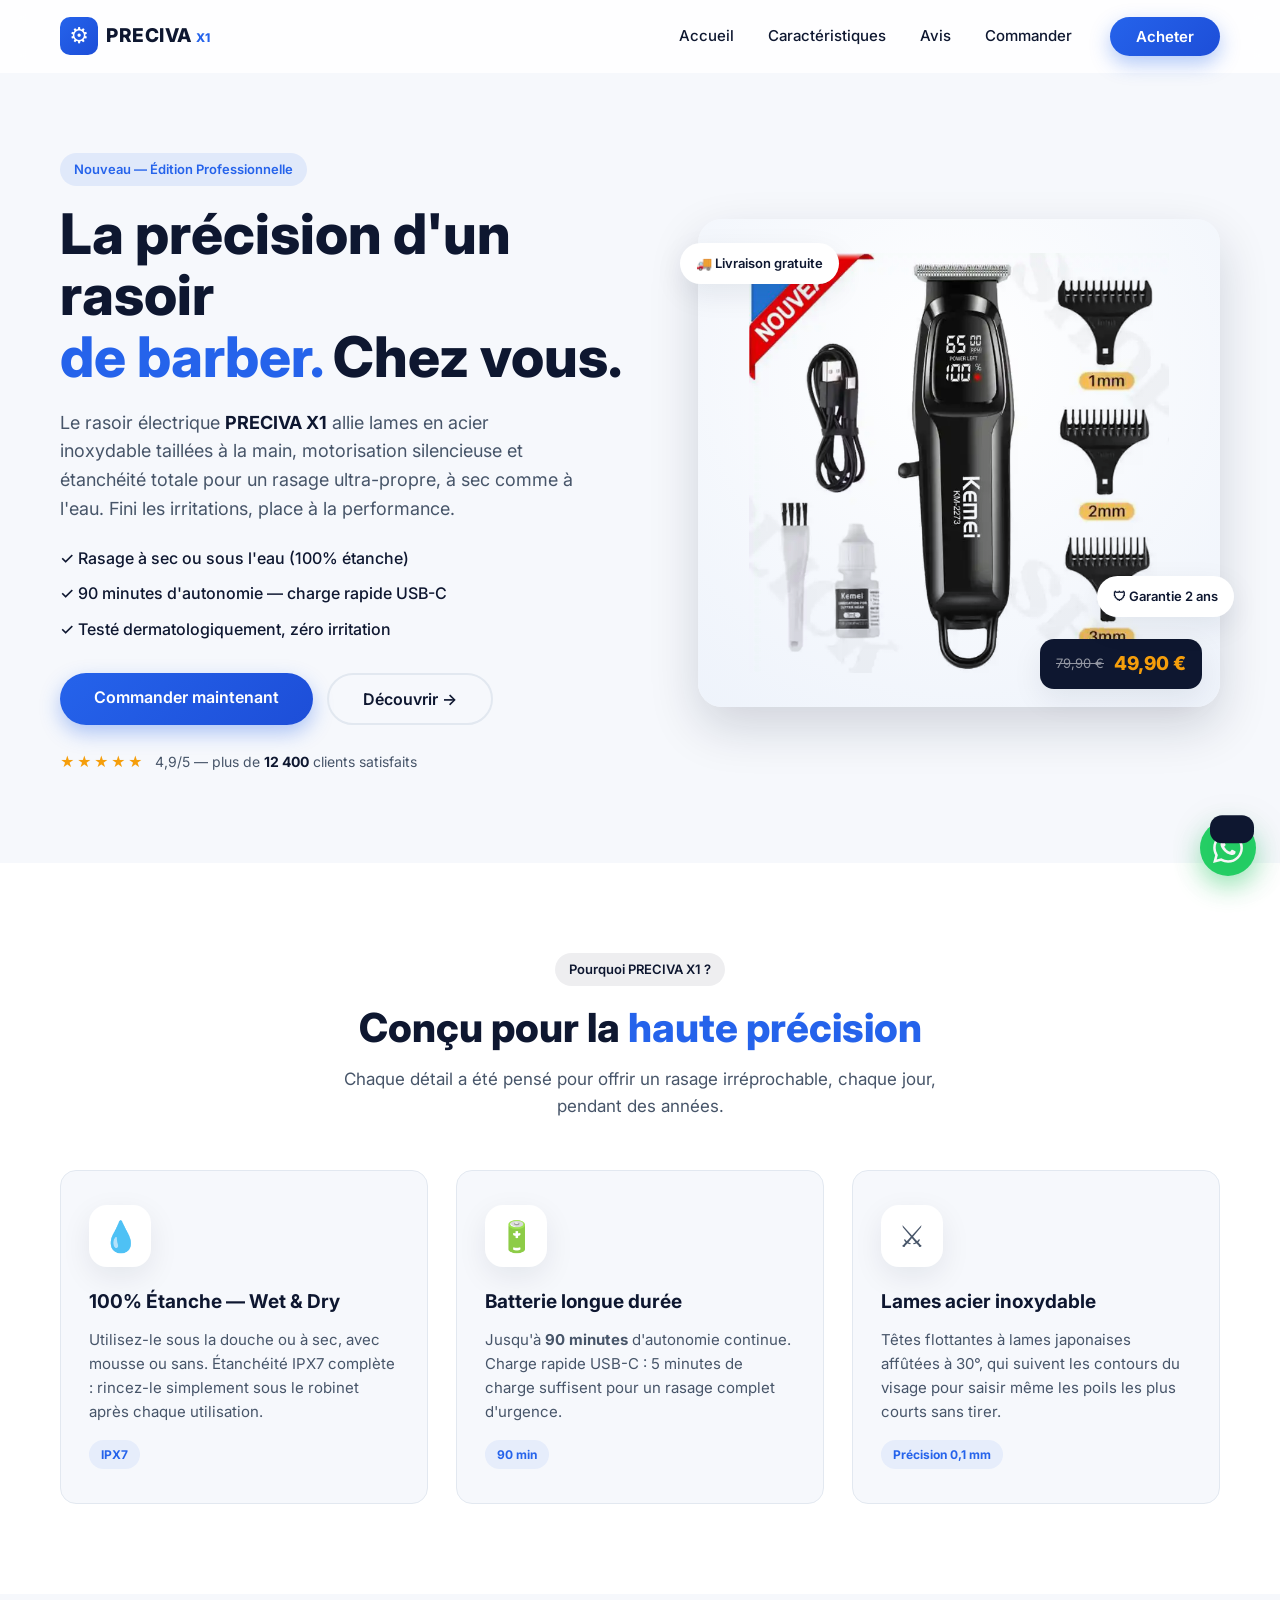
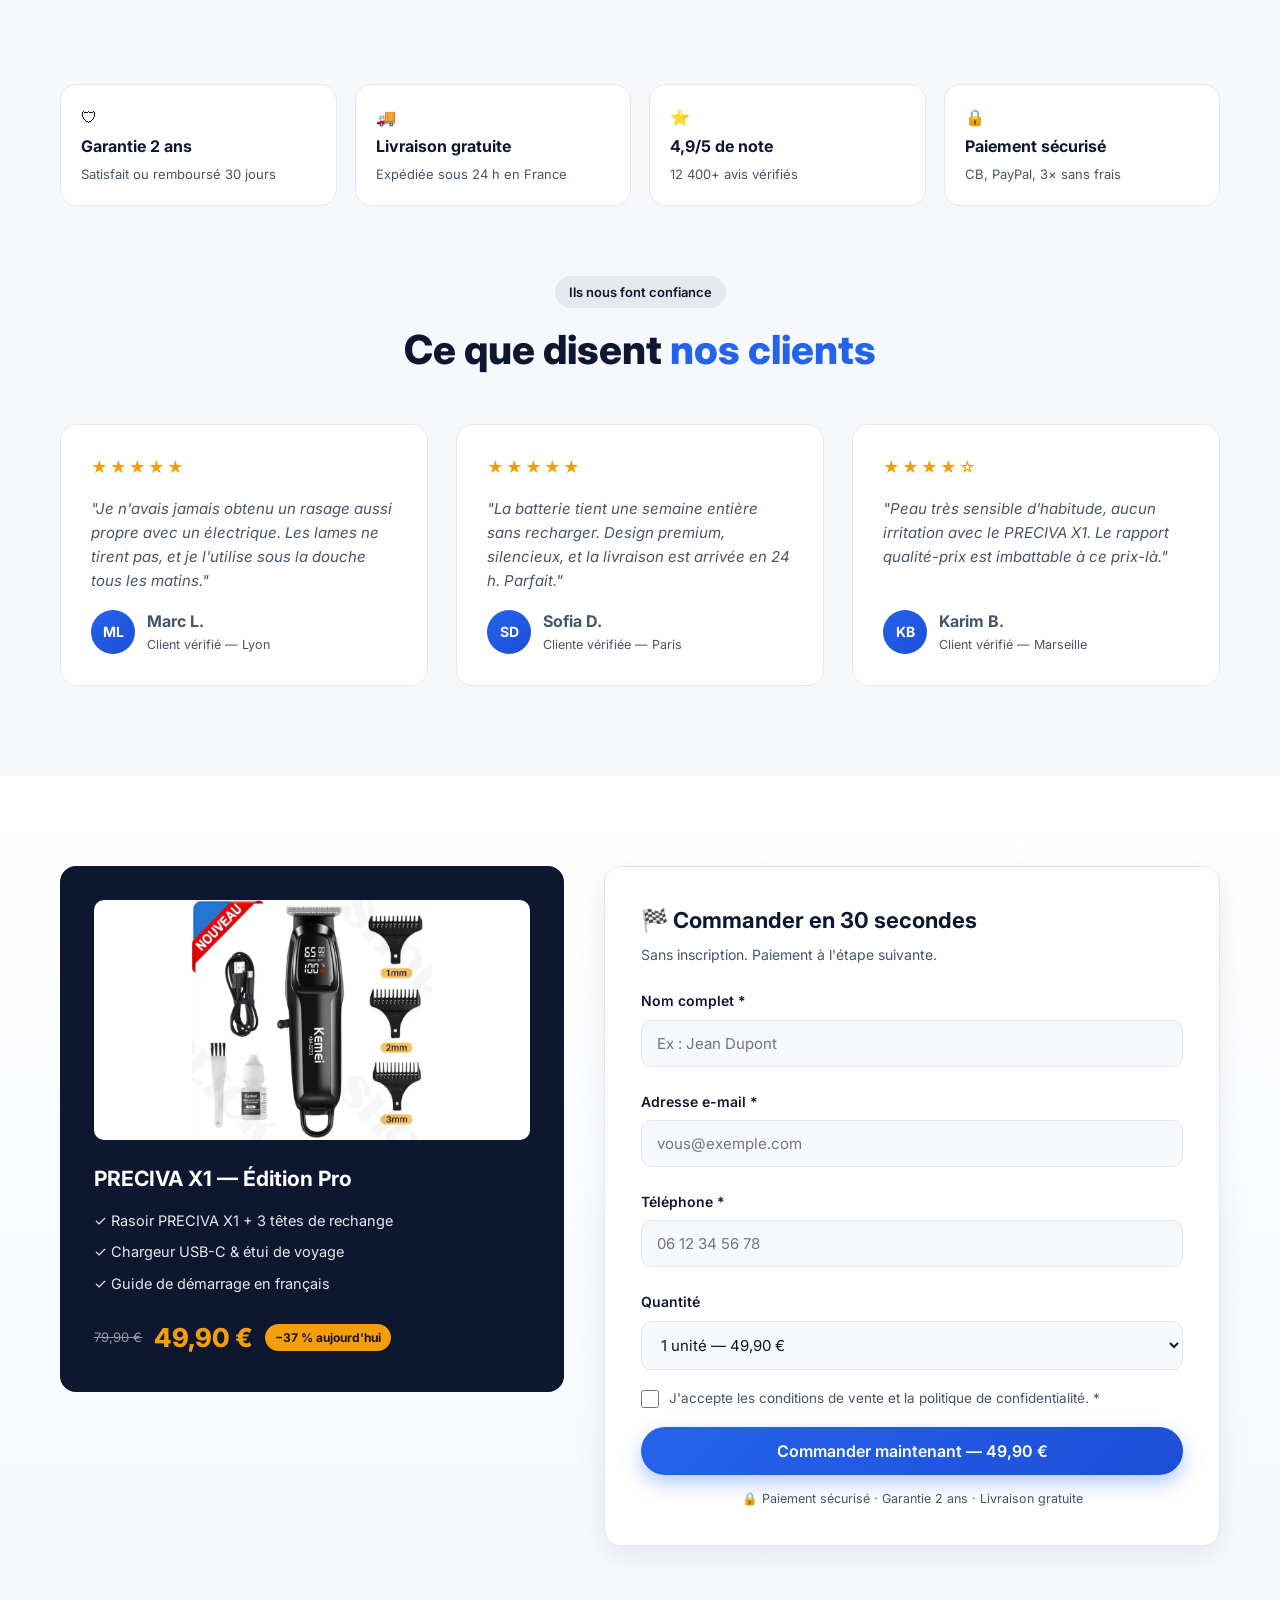
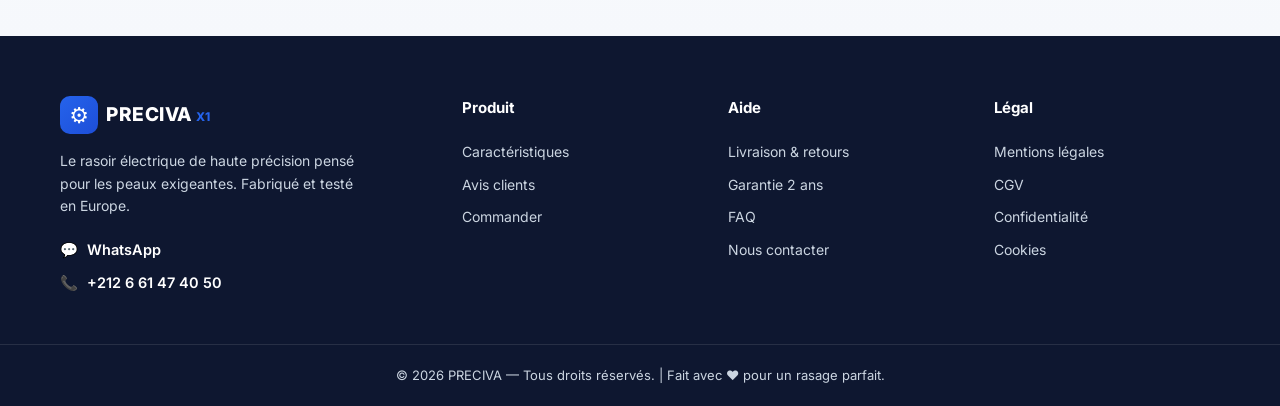
==== commit 63c9448d: "Fix dead links and add a real contact channel - Remove the four fake social icons (no accounts) and " ====
--- a/index.html
+++ b/index.html
@@ -116,14 +116,12 @@
       <!-- Colonne de droite : visuel du produit -->
       <div class="hero__visual">
         <div class="hero__card">
-          <!-- Image du produit (fichier présent dans ce dossier) — cliquable -->
-          <a href="https://www.marjanemall.ma/p/tondeuse-professionnel-tondeuse-a-cheveux-usb-charge-rapide-push-cisaillement-ecran-lcd-km-2273-aaasf22427#s"
-             class="hero__link" target="_blank" rel="noopener noreferrer"
-             aria-label="Voir le rasoir PRECIVA X1 sur Marjanemall">
+          <!-- Image du produit (fichier présent dans ce dossier) -->
+          <div class="hero__link">
             <img src="AAASF22427_img1.webp"
                  alt="Rasoir électrique PRECIVA X1 de haute précision"
                  class="hero__img" loading="eager">
-          </a>
+          </div>
           <!-- Étiquette prix flottante -->
           <div class="price-tag">
             <span class="price-tag__old">79,90 €</span>
@@ -354,12 +352,15 @@
           <span class="logo__text">PRECIVA<small>X1</small></span>
         </a>
         <p>Le rasoir électrique de haute précision pensé pour les peaux exigeantes. Fabriqué et testé en Europe.</p>
-        <!-- Réseaux sociaux (icônes texte, aucun script externe) -->
-        <div class="socials">
-          <a href="#" aria-label="Facebook" class="social">f</a>
-          <a href="#" aria-label="Instagram" class="social">ig</a>
-          <a href="#" aria-label="X (Twitter)" class="social">x</a>
-          <a href="#" aria-label="YouTube" class="social">▶</a>
+        <!-- Contact réel : les commandes et questions arrivent sur WhatsApp -->
+        <div class="footer__contact">
+          <a href="https://wa.me/212661474050?text=Bonjour%2C%20je%20souhaite%20des%20informations%20sur%20le%20PRECIVA%20X1."
+             target="_blank" rel="noopener">
+            <span aria-hidden="true">💬</span> WhatsApp
+          </a>
+          <a href="tel:+212661474050">
+            <span aria-hidden="true">📞</span> +212 6 61 47 40 50
+          </a>
         </div>
       </div>
 
@@ -369,25 +370,26 @@
         <a href="#caracteristiques">Caractéristiques</a>
         <a href="#avis">Avis clients</a>
         <a href="#commander">Commander</a>
-        <a href="#">Accessoires</a>
       </div>
 
       <!-- Colonne : aide & support -->
       <div class="footer__col">
         <h4>Aide</h4>
-        <a href="#">Livraison &amp; retours</a>
-        <a href="#">Garantie 2 ans</a>
-        <a href="#">FAQ</a>
-        <a href="#">Nous contacter</a>
+        <a href="#" data-legal="cgv">Livraison &amp; retours</a>
+        <a href="#" data-legal="cgv">Garantie 2 ans</a>
+        <a href="https://wa.me/212661474050?text=Bonjour%2C%20j%27ai%20une%20question%20sur%20le%20PRECIVA%20X1."
+           target="_blank" rel="noopener">FAQ</a>
+        <a href="https://wa.me/212661474050?text=Bonjour%2C%20je%20souhaite%20%C3%AAtre%20contact%C3%A9%28e%29."
+           target="_blank" rel="noopener">Nous contacter</a>
       </div>
 
       <!-- Colonne : légal -->
       <div class="footer__col">
         <h4>Légal</h4>
-        <a href="#">Mentions légales</a>
-        <a href="#">CGV</a>
-        <a href="#">Confidentialité</a>
-        <a href="#">Cookies</a>
+        <a href="#" data-legal="mentions">Mentions légales</a>
+        <a href="#" data-legal="cgv">CGV</a>
+        <a href="#" data-legal="privacy">Confidentialité</a>
+        <a href="#" data-legal="privacy">Cookies</a>
       </div>
 
     </div>
@@ -402,20 +404,46 @@
 
 
   <!-- ============================================================
+       CONTENUS LÉGAUX (injectés dans la modale par script.js)
+  ============================================================ -->
+  <template id="legal-mentions">
+    <p><strong>Éditeur du site :</strong> PRECIVA — page de présentation du PRECIVA X1.</p>
+    <p><strong>Contact :</strong> WhatsApp / téléphone <a href="tel:+212661474050">+212 6 61 47 40 50</a>.</p>
+    <p><strong>Hébergement :</strong> GitHub Pages — GitHub Inc., 88 Colin P. Kelly Jr. Street, San Francisco, CA 94107, États-Unis.</p>
+  </template>
+
+  <template id="legal-cgv">
+    <p><strong>Commande.</strong> Le formulaire du site ouvre une conversation WhatsApp pré-remplie. La commande est confirmée après échange de messages.</p>
+    <p><strong>Prix.</strong> Les prix affichés sur la page produit s'entendent livraison gratuite incluse.</p>
+    <p><strong>Paiement.</strong> Le mode de paiement est convenu lors de l'échange WhatsApp.</p>
+    <p><strong>Livraison.</strong> Sous 24 h selon disponibilité.</p>
+    <p><strong>Garantie.</strong> 2 ans. Satisfait ou remboursé sous 30 jours.</p>
+    <p><strong>Réclamation.</strong> WhatsApp <a href="https://wa.me/212661474050">+212 6 61 47 40 50</a>.</p>
+  </template>
+
+  <template id="legal-privacy">
+    <p>Ce site ne dépose <strong>aucun cookie de suivi</strong> et n'utilise aucun outil d'analyse.</p>
+    <p>Aucune donnée n'est enregistrée sur un serveur : le formulaire de commande ouvre WhatsApp avec un message pré-rempli. Les informations saisies (nom, téléphone, e-mail, quantité) sont envoyées via WhatsApp et traitées dans cette conversation.</p>
+    <p>La police Inter est chargée depuis Google Fonts, ce qui transmet votre adresse IP à Google.</p>
+    <p>Contact : <a href="https://wa.me/212661474050">+212 6 61 47 40 50</a>.</p>
+  </template>
+
+
+  <!-- ============================================================
        FENÊTRE MODALE (MODAL)
        Cachée par défaut (display:none dans style.css).
-       Ouverte par les boutons "Commander" via script.js.
+       Sert aux contenus légaux et au lien de secours WhatsApp.
   ============================================================ -->
   <div class="modal" id="modal" role="dialog" aria-modal="true" aria-labelledby="modalTitle">
     <div class="modal__overlay" data-close-modal></div>
     <div class="modal__box">
       <button class="modal__close" data-close-modal aria-label="Fermer">✕</button>
-      <div class="modal__icon">✅</div>
+      <div class="modal__icon" id="modalIcon">✅</div>
       <h3 id="modalTitle">Dernière étape</h3>
-      <p id="modalText">
-        Votre commande est prête. Envoyez le message WhatsApp pré-rempli
-        pour la confirmer, et nous vous répondons pour la livraison.
-      </p>
+      <div id="modalText">
+        <p>Votre commande est prête. Envoyez le message WhatsApp pré-rempli
+        pour la confirmer, et nous vous répondons pour la livraison.</p>
+      </div>
       <div id="modalExtra"></div>
       <button class="btn btn--primary btn--block" data-close-modal>Fermer</button>
     </div>
@@ -423,6 +451,16 @@
 
   <!-- Notification toast (message qui apparaît en bas à droite) -->
   <div class="toast" id="toast"></div>
+
+  <!-- Bouton WhatsApp flottant : contact direct depuis n'importe où sur la page -->
+  <a class="wa-float"
+     href="https://wa.me/212661474050?text=Bonjour%2C%20je%20souhaite%20des%20informations%20sur%20le%20PRECIVA%20X1."
+     target="_blank" rel="noopener"
+     aria-label="Nous contacter sur WhatsApp">
+    <svg viewBox="0 0 24 24" aria-hidden="true">
+      <path d="M17.472 14.382c-.297-.149-1.758-.867-2.03-.967-.273-.099-.471-.148-.67.15-.197.297-.767.966-.94 1.164-.173.199-.347.223-.644.075-.297-.15-1.255-.463-2.39-1.475-.883-.788-1.48-1.761-1.653-2.059-.173-.297-.018-.458.13-.606.134-.133.298-.347.446-.52.149-.174.198-.298.298-.497.099-.198.05-.371-.025-.52-.075-.149-.669-1.612-.916-2.207-.242-.579-.487-.5-.669-.51-.173-.008-.371-.01-.57-.01-.198 0-.52.074-.792.372-.272.297-1.04 1.016-1.04 2.479 0 1.462 1.065 2.875 1.213 3.074.149.198 2.096 3.2 5.077 4.487.709.306 1.262.489 1.694.625.712.227 1.36.195 1.871.118.571-.085 1.758-.719 2.006-1.413.248-.694.248-1.289.173-1.413-.074-.124-.272-.198-.57-.347m-5.421 7.403h-.004a9.87 9.87 0 01-5.031-1.378l-.361-.214-3.741.982.998-3.648-.235-.374a9.86 9.86 0 01-1.51-5.26c.001-5.45 4.436-9.884 9.888-9.884 2.64 0 5.122 1.03 6.988 2.898a9.825 9.825 0 012.893 6.994c-.003 5.45-4.437 9.884-9.885 9.884m8.413-18.297A11.815 11.815 0 0012.05 0C5.495 0 .16 5.335.157 11.892c0 2.096.547 4.142 1.588 5.945L.057 24l6.305-1.654a11.882 11.882 0 005.683 1.448h.005c6.554 0 11.89-5.335 11.893-11.893a11.821 11.821 0 00-3.48-8.413z"/>
+    </svg>
+  </a>
 
   <!-- Fichier 3/3 : la logique JavaScript -->
   <script src="script.js"></script>
--- a/style.css
+++ b/style.css
@@ -235,12 +235,6 @@
 /* Lien autour de l'image produit (hero) */
 .hero__link {
   display: block;
-  cursor: pointer;
-  transition: transform .3s ease, filter .3s ease;
-}
-.hero__link:hover {
-  transform: scale(1.02);
-  filter: brightness(1.03);
 }
 
 /* Étiquette de prix flottante */
@@ -466,16 +460,14 @@
 .footer__col a { display: block; font-size: 14px; padding: 5px 0; transition: color .2s; }
 .footer__col a:hover { color: #fff; }
 
-/* Réseaux sociaux */
-.socials { display: flex; gap: 10px; }
-.social {
-  width: 38px; height: 38px; border-radius: 50%;
-  display: grid; place-items: center;
-  background: rgba(255, 255, 255, .08);
-  color: #fff; font-size: 13px; font-weight: 700;
-  transition: background .2s, transform .2s;
-}
-.social:hover { background: var(--clr-primary); transform: translateY(-3px); }
+/* Contact direct (WhatsApp + téléphone) */
+.footer__contact { display: flex; flex-direction: column; gap: 10px; }
+.footer__contact a {
+  display: inline-flex; align-items: center; gap: 9px;
+  font-size: 14.5px; font-weight: 600; color: #fff;
+  transition: color .2s, transform .2s;
+}
+.footer__contact a:hover { color: #25d366; transform: translateX(3px); }
 
 /* Barre copyright */
 .footer__bottom { border-top: 1px solid rgba(255, 255, 255, .1); padding: 20px 0; }
@@ -506,6 +498,8 @@
   text-align: center;
   box-shadow: var(--shadow-lg);
   animation: popIn .3s cubic-bezier(.2, .9, .3, 1.2);
+  max-height: 85vh;
+  overflow-y: auto;
 }
 @keyframes popIn {
   from { transform: scale(.85); opacity: 0; }
@@ -514,6 +508,10 @@
 .modal__icon { font-size: 46px; margin-bottom: 12px; }
 .modal__box h3 { color: var(--clr-dark); font-size: 20px; margin-bottom: 10px; }
 .modal__box p  { font-size: 14.5px; margin-bottom: 24px; }
+/* Plusieurs paragraphes (contenus légaux) : espacement plus serré */
+#modalText p { margin-bottom: 12px; }
+#modalText p:last-child { margin-bottom: 24px; }
+#modalText a { color: var(--clr-primary); text-decoration: underline; }
 /* Lien de secours WhatsApp (affiché seulement si la pop-up est bloquée) */
 #modalExtra:not(:empty) { margin-bottom: 24px; }
 .modal__close {
@@ -527,7 +525,7 @@
 
 /* Notification toast (message éphémère) */
 .toast {
-  position: fixed; bottom: 26px; right: 26px;
+  position: fixed; bottom: 96px; right: 26px;   /* au-dessus du bouton WhatsApp */
   background: var(--clr-dark); color: #fff;
   padding: 14px 22px; border-radius: 12px;
   font-size: 14.5px; font-weight: 500;
@@ -540,6 +538,22 @@
 .toast.show { transform: translateY(0); }  /* Visible */
 .toast.success { background: var(--clr-success); }
 .toast.error   { background: #dc2626; }
+
+/* Bouton WhatsApp flottant (contact direct, visible en permanence) */
+.wa-float {
+  position: fixed; right: 24px; bottom: 24px; z-index: 250;
+  width: 56px; height: 56px; border-radius: 50%;
+  display: grid; place-items: center;
+  background: #25d366; color: #fff;
+  box-shadow: 0 10px 26px rgba(37, 211, 102, .45);
+  transition: transform .2s ease, box-shadow .2s ease;
+}
+.wa-float svg { width: 30px; height: 30px; fill: currentColor; }
+.wa-float:hover { transform: translateY(-3px) scale(1.05); box-shadow: 0 14px 30px rgba(37, 211, 102, .55); }
+@media (max-width: 640px) {
+  .wa-float { right: 16px; bottom: 16px; width: 52px; height: 52px; }
+  .toast    { bottom: 84px; right: 16px; }
+}
 
 
 /* -------------------------------------------------------------
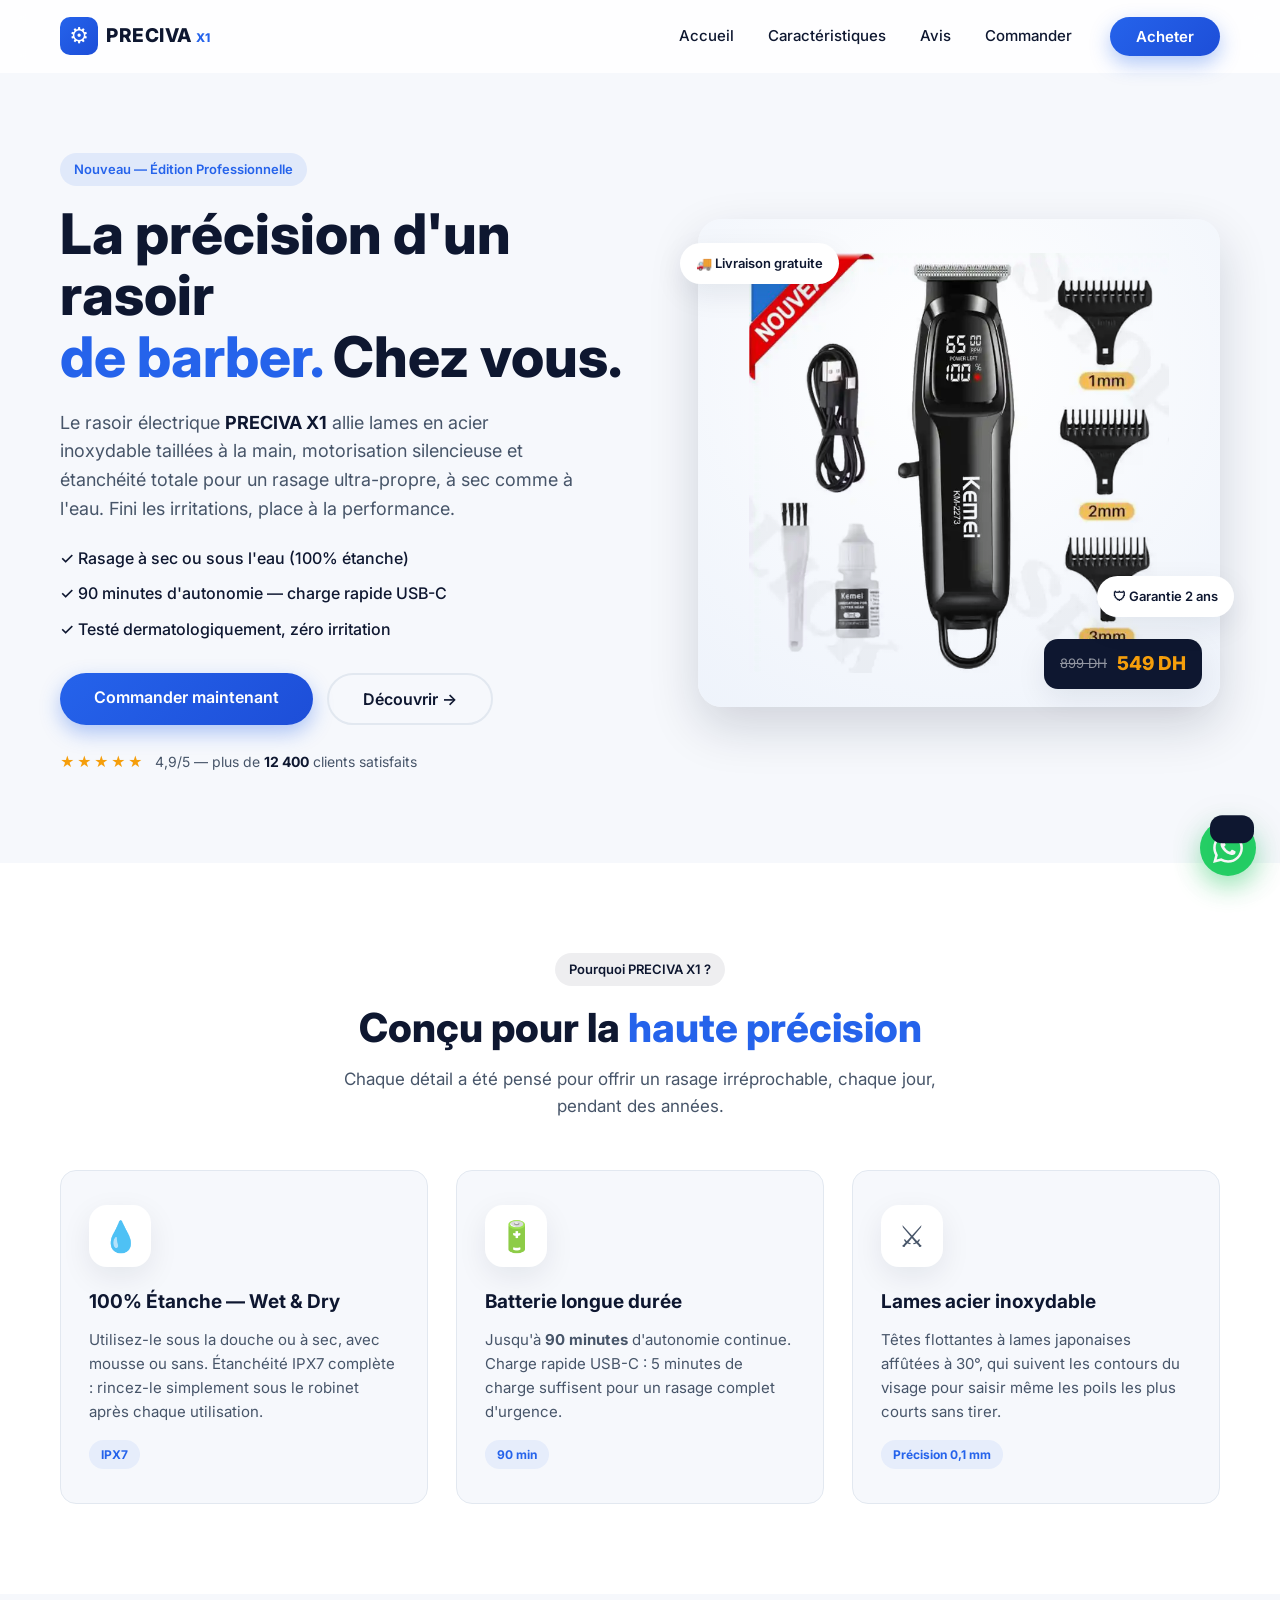
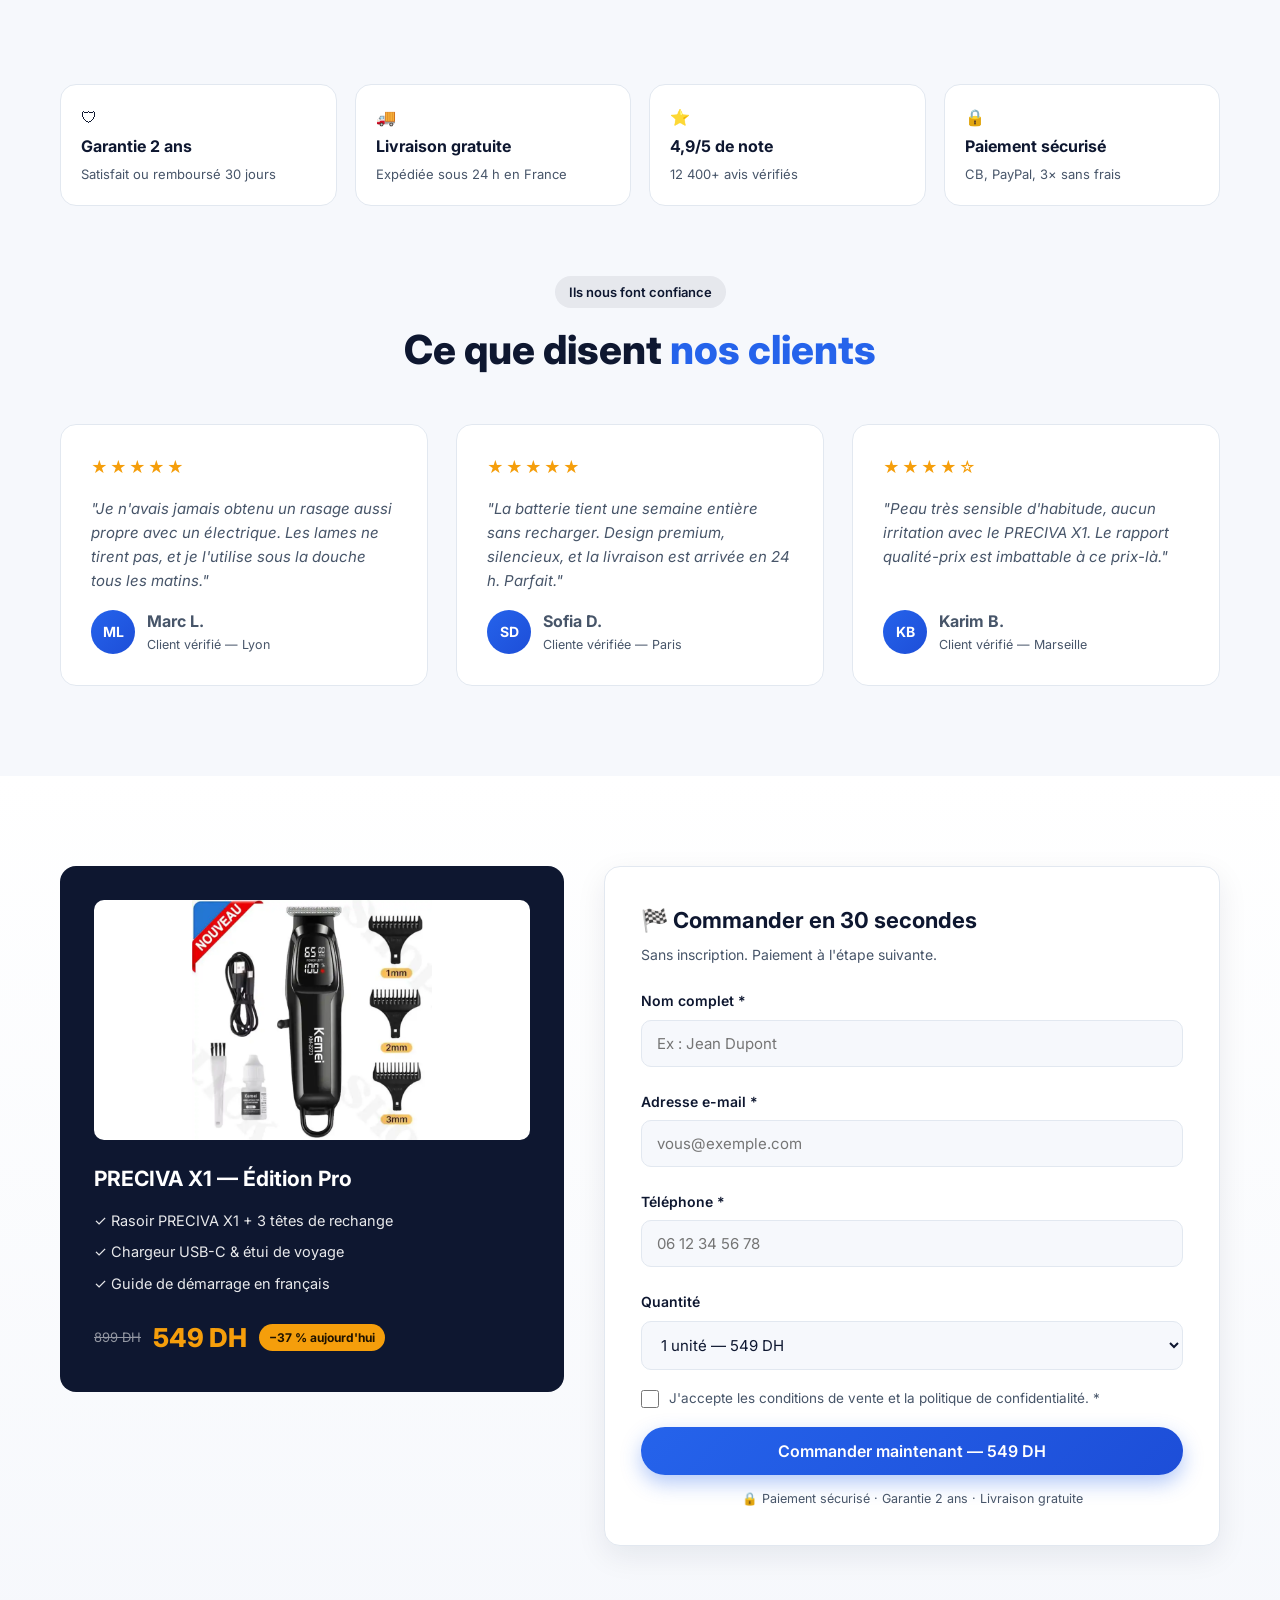
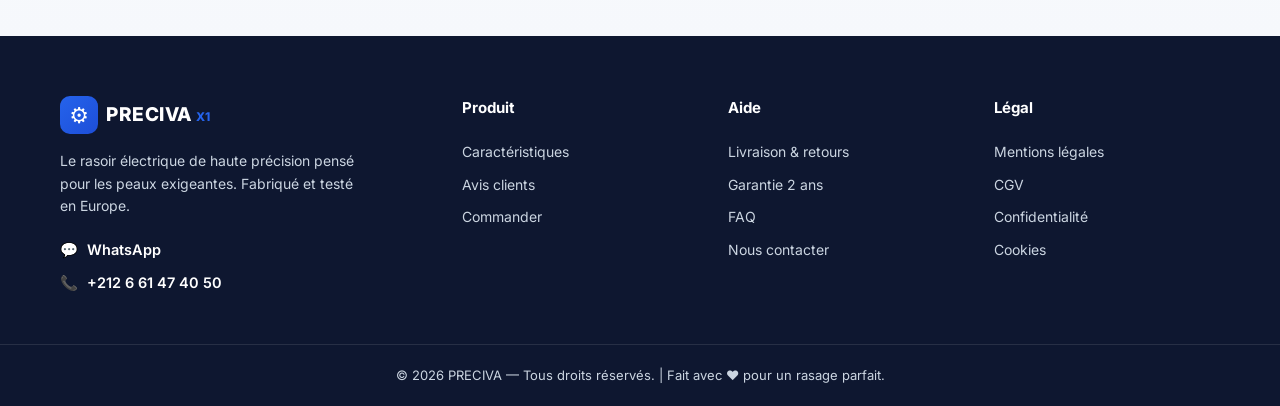
==== commit 2a5d57ad: "Switch prices from EUR to MAD - Single unit 549 DH (old 899 DH), 2 units 989 DH (-10%),   3 units 1 " ====
--- a/index.html
+++ b/index.html
@@ -124,8 +124,8 @@
           </div>
           <!-- Étiquette prix flottante -->
           <div class="price-tag">
-            <span class="price-tag__old">79,90 €</span>
-            <span class="price-tag__new">49,90 €</span>
+            <span class="price-tag__old">899 DH</span>
+            <span class="price-tag__new">549 DH</span>
           </div>
         </div>
         <!-- Pastille flottante "Livraison gratuite" -->
@@ -278,8 +278,8 @@
           <li>✓ Guide de démarrage en français</li>
         </ul>
         <div class="order__price">
-          <span class="price-tag__old">79,90 €</span>
-          <span class="price-tag__new">49,90 €</span>
+          <span class="price-tag__old">899 DH</span>
+          <span class="price-tag__new">549 DH</span>
           <span class="order__save">−37 % aujourd'hui</span>
         </div>
       </div>
@@ -314,9 +314,9 @@
         <div class="field">
           <label for="qte">Quantité</label>
           <select id="qte" name="qte">
-            <option value="1">1 unité — 49,90 €</option>
-            <option value="2">2 unités — 89,80 € (−10 %)</option>
-            <option value="3">3 unités — 119,70 € (−20 %)</option>
+            <option value="1">1 unité — 549 DH</option>
+            <option value="2">2 unités — 989 DH (−10 %)</option>
+            <option value="3">3 unités — 1 299 DH (−20 %)</option>
           </select>
         </div>
 
@@ -328,7 +328,7 @@
 
         <!-- Bouton de soumission : ouvre aussi la modale de confirmation -->
         <button type="submit" class="btn btn--primary btn--lg btn--block">
-          Commander maintenant — 49,90 €
+          Commander maintenant — 549 DH
         </button>
 
         <p class="order__reassure">🔒 Paiement sécurisé · Garantie 2 ans · Livraison gratuite</p>
